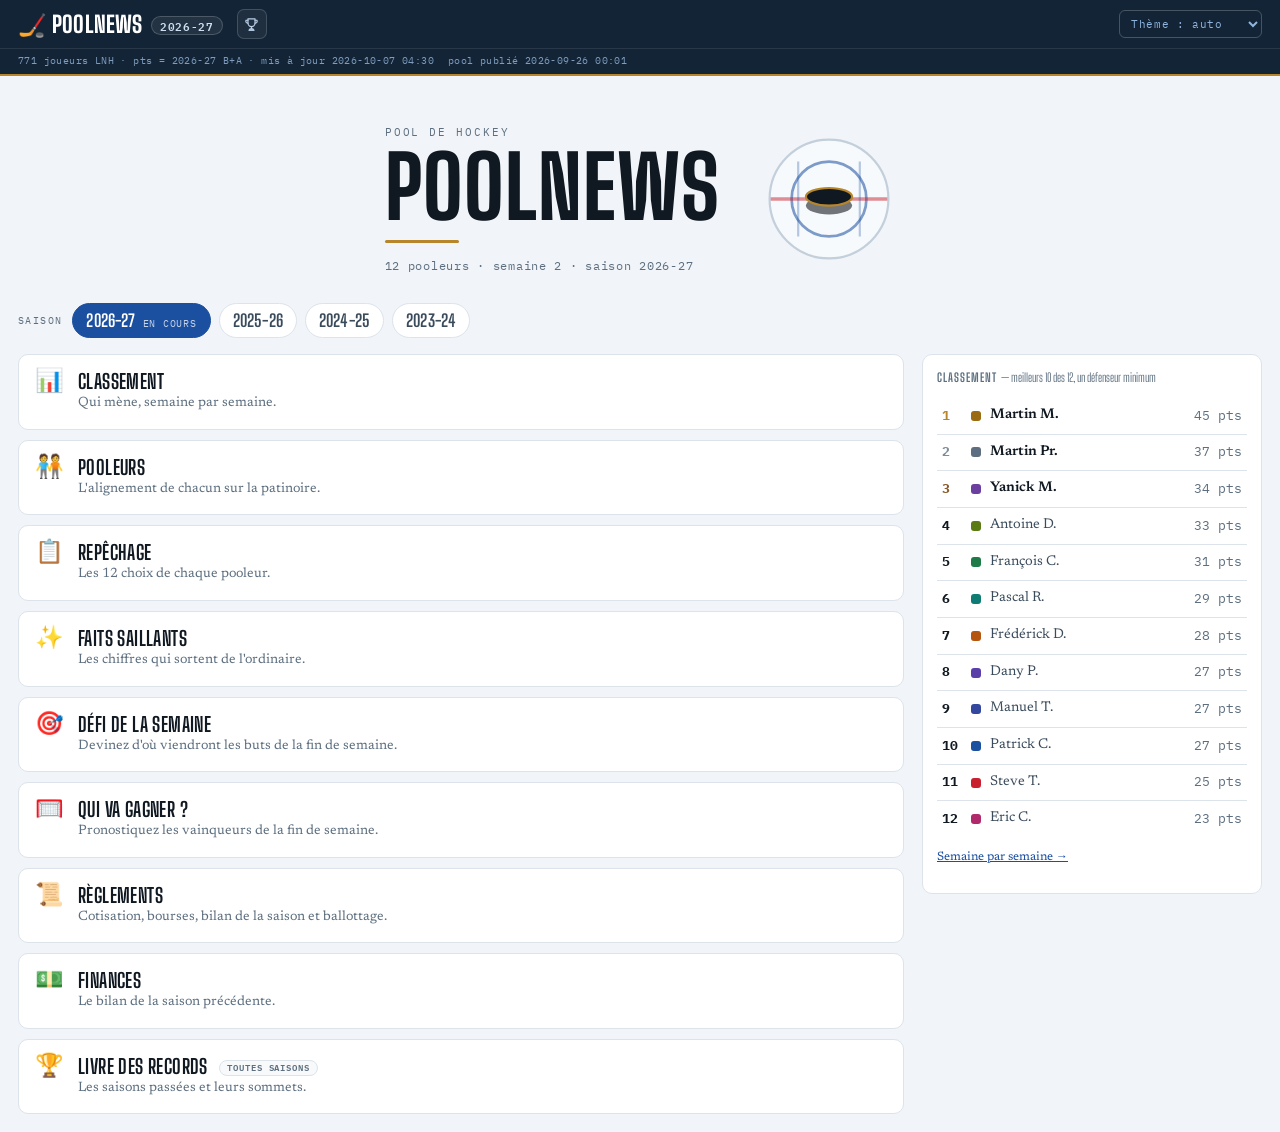
==== index.html @ 84eb3c6c "Devoiler les choix de chacun apres la limite Le classement ne montrait que les pointages : on savait" ====
<!DOCTYPE html>
<html lang="fr">
<head>
<meta charset="utf-8">
<meta name="viewport" content="width=device-width, initial-scale=1">
<title>Poolnews — Pool de hockey</title>
<meta name="description" content="Le pool de hockey de Yanick : classement, repêchage, pooleurs, faits saillants et livre des records.">
<link rel="stylesheet" href="https://fonts.googleapis.com/css2?family=Big+Shoulders+Display:wght@500;700;800&display=swap">
<link rel="stylesheet" href="https://fonts.googleapis.com/css2?family=Newsreader:ital,opsz,wght@0,6..72,400;0,6..72,500;0,6..72,600;1,6..72,400&family=IBM+Plex+Mono:wght@400;500;600&display=swap">
<link rel="stylesheet" href="assets/theme.css?v=5d364fb2">
<link rel="stylesheet" href="assets/site.css?v=3ce41b23">
<script src="data/seasons.js?v=6be87dca"></script>
<script src="assets/season.js?v=6d1dd8c3"></script>
<script src="assets/theme.js?v=30989c40"></script>
</head>
<body>

<!-- L'accueil ne porte pas la barre d'onglets des autres pages : le menu est
     la page. Seul le sélecteur de thème vient s'ajouter ici. -->
<header>
  <div class="bar">
    <h1 class="brand">🏒 Poolnews</h1>
    <span class="spacer"></span>
    <span class="controls" id="barControls"></span>
  </div>
  <div class="subbar">
    <span class="stamp" id="seasonBadge"></span>
    <span class="stamp" id="dataStamp"></span>
    <span class="stamp" id="publishedBadge"></span>
  </div>
</header>

<main class="wide">

  <!-- Le titre et son logo, en pleine largeur au-dessus des deux colonnes. -->
  <section class="lp-hero">
    <div class="lp-wordmark">
      <p class="lp-kicker">Pool de hockey</p>
      <h2 class="lp-title">Poolnews</h2>
      <p class="lp-lede" id="lede"></p>
    </div>

    <!-- Logo dessiné en SVG plutôt qu'en image : net à toutes les tailles,
         il suit le thème par les variables CSS et ne coûte aucune requête.
         Une rondelle sur la glace, vue des cercles de mise au jeu. -->
    <svg class="lp-logo" viewBox="0 0 120 120" role="img" aria-label="Rondelle sur la glace">
      <defs>
        <clipPath id="lpDisc"><circle cx="60" cy="60" r="54"/></clipPath>
      </defs>
      <circle cx="60" cy="60" r="54" class="lp-ice"/>
      <g clip-path="url(#lpDisc)">
        <!-- Le cercle de mise au jeu et sa ligne rouge. -->
        <circle cx="60" cy="60" r="34" class="lp-faceoff"/>
        <path d="M6 60 H114" class="lp-redline"/>
        <path d="M32 26 V94 M88 26 V94" class="lp-hash"/>
      </g>
      <circle cx="60" cy="60" r="54" class="lp-rim"/>
      <!-- La rondelle, légèrement en relief. -->
      <ellipse cx="60" cy="66" rx="21" ry="8" class="lp-puck-side"/>
      <ellipse cx="60" cy="58" rx="21" ry="8" class="lp-puck-top"/>
    </svg>
  </section>

  <!-- Le choix de la saison. Rempli par landing.js à partir de
       data/seasons.js, pour qu'ajouter une saison ne demande jamais de
       toucher à cette page. -->
  <nav class="lp-seasons" id="seasonPick" aria-label="Choisir la saison"></nav>

  <div class="lp-split">

    <!-- Le menu, une colonne à gauche : cinq destinations dans l'ordre
         où on les consulte. -->
    <nav class="lp-menu">
      <a class="lp-card" href="standings.html">
        <span class="lp-ico">📊</span>
        <span class="lp-txt">
          <span class="lp-k">Classement</span>
          <span class="lp-d">Qui mène, semaine par semaine.</span>
        </span>
      </a>
      <a class="lp-card" href="poolers.html">
        <span class="lp-ico">🧑‍🤝‍🧑</span>
        <span class="lp-txt">
          <span class="lp-k">Pooleurs</span>
          <span class="lp-d">L'alignement de chacun sur la patinoire.</span>
        </span>
      </a>
      <a class="lp-card" href="pool.html">
        <span class="lp-ico">📋</span>
        <span class="lp-txt">
          <span class="lp-k">Repêchage</span>
          <span class="lp-d">Les 12 choix de chaque pooleur.</span>
        </span>
      </a>
      <a class="lp-card" href="funfacts.html">
        <span class="lp-ico">✨</span>
        <span class="lp-txt">
          <span class="lp-k">Faits saillants</span>
          <span class="lp-d">Les chiffres qui sortent de l'ordinaire.</span>
        </span>
      </a>
      <a class="lp-card" href="defi.html">
        <span class="lp-ico">🎯</span>
        <span class="lp-txt">
          <span class="lp-k">Défi de la semaine</span>
          <span class="lp-d">Devinez d'où viendront les buts de la fin de semaine.</span>
        </span>
      </a>
      <a class="lp-card" href="defis.html">
        <span class="lp-ico">🥅</span>
        <span class="lp-txt">
          <span class="lp-k">Qui va gagner ?</span>
          <span class="lp-d">Pronostiquez les vainqueurs de la fin de semaine.</span>
        </span>
      </a>
      <a class="lp-card" href="reglements.html">
        <span class="lp-ico">📜</span>
        <span class="lp-txt">
          <span class="lp-k">Règlements</span>
          <span class="lp-d">Cotisation, bourses, bilan de la saison et ballottage.</span>
        </span>
      </a>
      <a class="lp-card" href="finances.html">
        <span class="lp-ico">💵</span>
        <span class="lp-txt">
          <span class="lp-k">Finances</span>
          <span class="lp-d">Le bilan de la saison précédente.</span>
        </span>
      </a>
      <!-- Le livre des records ne suit pas le sélecteur de saison : il les
           couvre toutes. D'où la mention, et sa place à part dans la barre
           des autres pages. -->
      <a class="lp-card lp-card-all" href="pool-records.html">
        <span class="lp-ico">🏆</span>
        <span class="lp-txt">
          <span class="lp-k">Livre des records <span class="lp-tag">toutes saisons</span></span>
          <span class="lp-d">Les saisons passées et leurs sommets.</span>
        </span>
      </a>
    </nav>

    <!-- Le classement, une colonne à droite. -->
    <div class="panel lp-podium">
      <h2>Classement <span class="note">— meilleurs 10 des 12, un défenseur minimum</span></h2>
      <div id="podium"></div>
      <p class="hint"><a href="standings.html">Semaine par semaine →</a></p>
    </div>

  </div>

</main>

<!-- Données d'abord, puis le code partagé, puis celui de la page. -->
<script>poolSeason.load(['players', 'history', 'pool']);</script>
<script src="assets/core.js?v=564bdc19"></script>
<script src="assets/landing.js?v=a407fd2d"></script>
</body>
</html>
---- assets/theme.css ----
/* =========================================================================
   theme.css — the one palette and type system for the whole site.

   These tokens came from the record book, which had the more complete system:
   a real light/dark pair, semantic names (ground/surface/ink/line rather than
   bg/panel), and three faces — a condensed display for headings, a serif for
   prose, a mono for figures. The app pages now share them, so the four tabs
   read as one publication instead of two.

   Light is the default. Dark follows the OS unless the reader has chosen
   otherwise; assets/theme.js stamps data-theme on <html> for an explicit
   choice, and both directions are honoured below.

   Loaded before site.css, and by the record book in place of its own block —
   edit the palette HERE and nowhere else.
   ========================================================================= */

:root {
  --ground:#F1F4F8; --surface:#FFFFFF; --surface-2:#F7F9FB;
  --ink:#101821; --ink-2:#3A4B5C; --muted:#5C6E7F; --faint:#8296A6;
  --line:#DCE3EA; --line-strong:#C3CFDA;
  --blue:#1B4FA0; --blue-soft:#E6EDF7; --blue-ink:#123974;
  --gold:#B8862A; --gold-soft:#F4EBD8;
  --red:#C8202E;
  --board:#132436;

  /* Added for the app pages: states and medals the record book never needed. */
  --green:#1E7A46; --purple:#6B3FA0; --orange:#B4560F;
  --silver:#7C8C9A; --bronze:#8C5A2B;
  --shadow: 0 8px 28px rgba(16,24,33,.14);
  --hover-wash: rgba(16,24,33,.04);

  --f-disp:"Big Shoulders Display","Archivo Narrow","Arial Narrow",Haettenschweiler,sans-serif;
  --f-body:Newsreader,"Iowan Old Style",Georgia,serif;
  --f-mono:"IBM Plex Mono",ui-monospace,"SFMono-Regular",Consolas,monospace;
  --f-ui:-apple-system,"Segoe UI",Roboto,sans-serif;
}

@media (prefers-color-scheme:dark) {
  :root:not([data-theme="light"]) {
    --ground:#0B1117; --surface:#131C25; --surface-2:#18232E;
    --ink:#E4ECF3; --ink-2:#BCCBD8; --muted:#93A6B6; --faint:#6D8395;
    --line:#24313D; --line-strong:#334453;
    --blue:#5B93E6; --blue-soft:#17263A; --blue-ink:#9CC0F2;
    --gold:#B98A2B; --gold-soft:#2A2314;
    --red:#E85560;
    --board:#0A1119;

    --green:#3FB950; --purple:#D2A8FF; --orange:#FFA657;
    --silver:#C9D1D9; --bronze:#CD7F32;
    --shadow: 0 8px 28px rgba(0,0,0,.6);
    --hover-wash: rgba(255,255,255,.03);
  }
}

:root[data-theme="dark"] {
  --ground:#0B1117; --surface:#131C25; --surface-2:#18232E;
  --ink:#E4ECF3; --ink-2:#BCCBD8; --muted:#93A6B6; --faint:#6D8395;
  --line:#24313D; --line-strong:#334453;
  --blue:#5B93E6; --blue-soft:#17263A; --blue-ink:#9CC0F2;
  --gold:#B98A2B; --gold-soft:#2A2314;
  --red:#E85560;
  --board:#0A1119;

  --green:#3FB950; --purple:#D2A8FF; --orange:#FFA657;
  --silver:#C9D1D9; --bronze:#CD7F32;
  --shadow: 0 8px 28px rgba(0,0,0,.6);
  --hover-wash: rgba(255,255,255,.03);
}

/* ---- compatibility shim -------------------------------------------------
   site.css was written against the old dark-only names. Rather than rewrite
   147 rules, the old names now point at the semantic ones. var() resolves at
   use time, so a single block here follows whichever theme is active. */
:root {
  --bg:        var(--ground);
  --panel:     var(--surface);
  --panel-2:   var(--surface-2);
  --border:    var(--line);
  --text:      var(--ink);
  --accent:    var(--blue);
  --accent-dk: var(--blue-soft);
  --danger:    var(--red);
  --warn:      var(--gold);
  --ok:        var(--green);
  --d-color:   var(--purple);   /* defencemen */
  --g-color:   var(--orange);   /* goalies */
}

/* =========================================================================
   Shared chrome — the strip across the top of every page.

   All four pages use the same markup now (header > .bar + .subbar), so this
   is one rule set rather than one per page. Two lines on purpose: the first
   carries identity, navigation and controls; the second carries the small
   print about where the numbers came from, which no one needs to read twice.
   ========================================================================= */
header {
  background: var(--board);
  border-bottom: 2px solid var(--gold);
  color: #EAF1F8;
  display: block;
  padding: 0;
}

header .bar {
  display: flex;
  align-items: center;
  gap: 14px;
  flex-wrap: wrap;
  max-width: 1320px;
  margin: 0 auto;
  padding: 9px 18px;
}
header .spacer { flex: 1; }
header .controls { display: flex; align-items: center; gap: 6px; flex-wrap: wrap; }

/* Le livre des records se tient en haut a droite, colle au bord. La barre
   passe a la ligne quand les onglets sont larges ; l'icone doit rester sur
   la premiere rangee, avec le titre, et non descendre avec « Donnees » et
   « Theme ». Elle se pousse donc a droite d'elle-meme. */
header .bar .iconbtn { margin-left: auto; flex: none; }
/* Sur un telephone, le titre et sa puce remplissent la rangee et poussaient
   l'icone hors de l'ecran. Le titre accepte de retrecir ; l'icone, jamais --
   c'est le seul chemin vers le livre des records depuis un onglet. */
header .bar .brand { min-width: 0; }

/* Second line: provenance, deliberately quiet. */
header .subbar {
  border-top: 1px solid rgba(255,255,255,.09);
  max-width: 1320px;
  margin: 0 auto;
  padding: 4px 18px 5px;
  display: flex;
  gap: 14px;
  flex-wrap: wrap;
  align-items: baseline;
}
header .subbar .stamp {
  font-family: var(--f-mono);
  font-size: 10px;
  letter-spacing: .04em;
  color: #7E9DBE;
}
header .subbar:empty, header .subbar .stamp:empty { display: none; }

/* The site name. It links home on every tab page, so the anchor has to shed
   the page's link colour and underline — the wordmark stays a wordmark, and
   only the gold underline on hover says it is clickable. On index.html itself
   there is no anchor: a link back to the page you are on is a dead click. */
header .brand {
  font-family: var(--f-disp);
  font-weight: 800;
  text-transform: uppercase;
  letter-spacing: .005em;
  font-size: 23px;
  line-height: 1;
  margin: 0;
  color: #fff;
  white-space: nowrap;
}
header .brand a {
  color: inherit;
  text-decoration: none;
  border-bottom: 2px solid transparent;
  transition: border-color .14s;
}
header .brand a:hover { border-bottom-color: var(--gold); }
header .brand a:focus-visible { outline: 2px solid var(--gold); outline-offset: 3px; }

/* La saison affichee, collee au titre. Elle vivait sous la barre en 10px, ou
   personne ne la lisait : on pouvait consulter 2024-25 en croyant voir
   l'annee en cours. A cote du mot « Poolnews » elle fait partie de
   l'identite de la page, pas d'une note de bas de page. */
header .brand .season-chip {
  display: inline-flex;
  align-items: center;
  gap: 5px;
  vertical-align: 2px;
  margin-left: 9px;
  padding: 3px 8px;
  border-radius: 999px;
  border: 1px solid rgba(255,255,255,.18);
  background: rgba(255,255,255,.07);
  font-family: var(--f-mono);
  font-size: 11px;
  font-weight: 600;
  letter-spacing: .06em;
  text-transform: none;
  color: #CFE0F2;
}
/* Une saison archivee doit crier un peu : c'est la seule defense contre un
   pooleur qui lit de vieux chiffres sans s'en rendre compte. */
header .brand .season-chip.past {
  border-color: rgba(214,163,58,.55);
  background: rgba(214,163,58,.14);
  color: var(--gold);
}
/* Seule la puce qui ramene vraiment quelque part se comporte en bouton. */
header .brand .season-chip.back { cursor: pointer; }
header .brand .season-chip.back:hover { background: rgba(214,163,58,.24); }
header .brand .season-chip.back:focus-visible {
  outline: 2px solid var(--gold);
  outline-offset: 2px;
}
header .brand .season-chip-tag {
  font-size: 9px;
  letter-spacing: .12em;
  text-transform: uppercase;
  opacity: .85;
}
/* Le livre des records, a droite de la barre. Il ne depend d'aucune saison,
   alors il ne vit pas parmi les onglets : il se tient avec les controles.
   Un carre de la meme hauteur que les <select> voisins, pour que la rangee
   reste alignee. */
header .iconbtn {
  display: inline-flex; align-items: center; justify-content: center;
  width: 30px; height: 30px; box-sizing: border-box;
  border-radius: 7px;
  border: 1px solid rgba(255,255,255,.16);
  background: rgba(255,255,255,.05);
  color: #B9CFE6;
  text-decoration: none;
  transition: color .14s, border-color .14s, background .14s;
}
header .iconbtn:hover {
  color: #fff; border-color: var(--gold);
  background: rgba(214,163,58,.16);
}
header .iconbtn:focus-visible { outline: 2px solid var(--gold); outline-offset: 2px; }
/* Sur la page du livre lui-meme : presente, allumee, mais pas cliquable. */
header .iconbtn.on {
  color: var(--gold);
  border-color: rgba(214,163,58,.5);
  background: rgba(214,163,58,.14);
  cursor: default;
}
header .iconbtn svg { display: block; }

@media (max-width: 560px) {
  header .brand .season-chip { margin-left: 6px; padding: 2px 6px; font-size: 10px; }
  header .brand .season-chip-tag { display: none; }
}

nav.tabs { display: flex; gap: 4px; flex-wrap: wrap; }
nav.tabs a, nav.tabs span {
  display: block;
  font-family: var(--f-mono);
  font-size: 11px;
  letter-spacing: .14em;
  text-transform: uppercase;
  text-decoration: none;
  padding: 6px 12px;
  border-radius: 6px;
  border: 1px solid transparent;
  color: #8FB4DD;
}
nav.tabs a:hover { color: #EAF1F8; background: rgba(255,255,255,.07); }
nav.tabs .active {
  color: #fff;
  border-color: var(--gold);
  background: rgba(184,134,42,.16);
  font-weight: 500;
}

/* The three dropdowns sit on the dark bar, so they cannot use the page's
   form styling. */
header select {
  font-family: var(--f-mono);
  font-size: 10.5px;
  letter-spacing: .06em;
  background: transparent;
  color: #8FB4DD;
  border: 1px solid rgba(255,255,255,.22);
  border-radius: 6px;
  padding: 5px 7px;
}
header select:hover { color: #fff; border-color: var(--gold); }
header select option { background: var(--board); color: #EAF1F8; }
/* A select sizes itself to its longest option, which made the Data menu
   twice the width of its neighbours. Pin it so the three match. */
header select { max-width: 168px; }
header #dataMenu { width: 92px; }
---- assets/site.css ----
/* =========================================================================
   Fantasy Hockey Pool — shared stylesheet for every page in the site.
   Loaded with a plain <link>, which works from file:// (fetch() would not).
   ========================================================================= */

/* ---- Theme --------------------------------------------------------------
   The palette and the three faces live in theme.css, shared with the record
   book. Load that first; this file only styles components. */

* { box-sizing: border-box; }

body {
  margin: 0;
  background: var(--ground);
  color: var(--ink);
  font-family: var(--f-body);
  font-size: 15.5px;
  line-height: 1.55;
  -webkit-font-smoothing: antialiased;
}

/* Headings in the condensed display face, same as the record book. */
h1, h2, h3 { font-family: var(--f-disp); letter-spacing: .01em; }

/* Figures in the mono face so columns line up and digits stay comparable —
   but only the figures. Putting a whole table in mono makes names read like
   console output; the record book gets this right by tagging just the numbers. */
.num-cell, .stamp, .move, .delta, .rank,
table.standings th,
table.standings td.right,
.ptsbar .val, .slot .pts, .slot .num, .res .pts, .rline .pts,
.pooler .ct, .fact .fl, .card .k { font-family: var(--f-mono); }

/* Headline figures and names on the cards, in the display face. */
.card .v { font-family: var(--f-disp); font-weight: 700; font-size: 25px; letter-spacing: 0; }

/* Controls stay in the UI sans — a serif button reads as a typo. */
button, input, select, .legend .item { font-family: var(--f-ui); }

button {
  font-size: 14px;
  cursor: pointer;
  border-radius: 6px;
  border: 1px solid var(--border);
  background: var(--panel-2);
  color: var(--text);
  padding: 7px 12px;
}
button:hover:not(:disabled) { border-color: var(--accent); }
button:disabled { opacity: .4; cursor: not-allowed; }
button.primary { background: var(--blue); border-color: var(--blue); color: #fff; }

input[type=text] {
  font-size: 14px;
  background: var(--surface);
  color: var(--text);
  border: 1px solid var(--border);
  border-radius: 6px;
  padding: 8px 11px;
  width: 100%;
}
input[type=text]:focus { outline: none; border-color: var(--accent); }

select {
  font: inherit;
  background: var(--panel-2);
  color: var(--text);
  border: 1px solid var(--border);
  border-radius: 6px;
  padding: 6px 9px;
}

a { color: var(--accent); }

/* ---- Site chrome -------------------------------------------------------- */
/* The top bar lives entirely in theme.css. */
.stamp { font-size: 11.5px; color: #8FB4DD; }
.stamp .linkbtn {
  font: inherit; padding: 1px 6px; margin-left: 2px;
  background: transparent; border-color: rgba(255,255,255,.22); color: #8FB4DD;
}
.stamp .linkbtn:hover { color: #fff; border-color: var(--gold); }

/* Tabs. The current page is a <span>, not a link — nothing to click through
   to, and it keeps the active state obvious without a JS check per page. */
/* Tab looks live in theme.css so every page's bar is identical. */
nav.tabs { display: flex; gap: 4px; flex-wrap: wrap; }
nav.tabs a, nav.tabs span { display: block; }

main {
  padding: 18px;
  max-width: 1150px;
  margin: 0 auto;
}
main.split {
  display: grid;
  grid-template-columns: 260px 1fr;
  gap: 18px;
  align-items: start;
}
main.wide { max-width: 1320px; }
@media (max-width: 800px) { main.split { grid-template-columns: 1fr; } }

.panel {
  background: var(--panel);
  border: 1px solid var(--border);
  border-radius: 10px;
  padding: 14px;
}
.panel + .panel { margin-top: 18px; }
.panel h2 {
  font-size: 12px; text-transform: uppercase; letter-spacing: .08em;
  color: var(--muted); margin: 0 0 10px;
}
.panel h2 .note { text-transform: none; letter-spacing: 0; font-weight: 400; }

.banner {
  padding: 9px 12px; border-radius: 7px; margin-bottom: 12px; font-size: 14px;
  background: var(--gold-soft); border: 1px solid var(--gold); color: var(--ink);
}
.banner.ok { background: var(--surface-2); border-color: var(--green); color: var(--ink); }

/* ---- [hidden] doit cacher, toujours -------------------------------------
   Le navigateur applique « [hidden] { display: none } » avec la specificite
   la plus faible : n'importe quel display:flex ou display:grid pose ensuite
   l'emporte, et l'element reste visible alors que le code le croit cache.
   Ca s'est produit deux fois ici -- le champ du jeton qui paraissait avant
   qu'un nom soit choisi, et les choix des pooleurs tous deplies d'un coup.
   Une regle globale vaut mieux qu'une exception par classe. */
[hidden] { display: none !important; }

.empty-state { color: var(--muted); padding: 30px 10px; text-align: center; }

/* ---- La saison qui n'a pas encore commence ------------------------------
   Affiche par les pages de resultats avant le premier match. Ce n'est ni une
   erreur ni un vide : la saison existe, ses pooleurs sont connus, il manque
   seulement les matchs. Le ton reste donc neutre -- pas de rouge -- et la
   liste des pooleurs occupe l'espace que le classement prendra. */
.season-pending { padding: 26px 22px; }
.sp-title {
  display: flex; align-items: center; gap: 9px;
  font-family: var(--f-disp); font-size: 19px; font-weight: 700;
  color: var(--ink);
}
.sp-dot {
  width: 9px; height: 9px; border-radius: 50%;
  background: var(--gold); flex: none;
  box-shadow: 0 0 0 4px color-mix(in srgb, var(--gold) 22%, transparent);
}
.sp-txt {
  margin: 10px 0 0; max-width: 62ch;
  color: var(--ink-2); font-size: 14px; line-height: 1.55;
}
.sp-txt a { color: var(--gold); }
.sp-sub {
  margin-top: 20px; padding-top: 14px; border-top: 1px solid var(--border);
  font-family: var(--f-mono); font-size: 10.5px; letter-spacing: .07em;
  text-transform: uppercase; color: var(--muted);
}
.sp-poolers {
  display: flex; flex-wrap: wrap; gap: 7px; margin-top: 11px;
}
.sp-pooler {
  display: inline-flex; align-items: center; gap: 7px;
  padding: 5px 11px 5px 7px; border-radius: 999px;
  border: 1px solid var(--border); background: var(--surface-2);
  font-size: 13px; color: var(--ink-2);
}
.sp-pooler-n {
  font-family: var(--f-mono); font-size: 10px; color: var(--muted);
  min-width: 15px; text-align: right;
}
.sp-pooler-nm { font-weight: 500; }
.hint { font-size: 12px; color: var(--muted); margin-top: 6px; }

.pos { font-weight: 600; font-size: 11px; font-family: var(--f-mono); padding: 1px 5px; border-radius: 4px; background: var(--surface-2); border: 1px solid var(--line); color: var(--ink-2); }
.pos.D { color: var(--d-color); }
.pos.G { color: var(--g-color); }

.num-cell { font-variant-numeric: tabular-nums; text-align: right; }

/* =========================================================================
   Draft page
   ========================================================================= */
.pooler {
  display: flex; align-items: center; gap: 8px;
  padding: 8px 10px; margin-bottom: 5px;
  border-radius: 6px; cursor: pointer;
  border: 1px solid transparent;
}
.pooler:hover { background: var(--panel-2); }
.pooler.active { background: var(--panel-2); border-color: var(--accent); }
.pooler .nm { flex: 1; overflow: hidden; text-overflow: ellipsis; white-space: nowrap; }
.pooler .ct { font-size: 12px; color: var(--muted); font-variant-numeric: tabular-nums; }
.pooler .ct.full { color: var(--ok); }
.pooler .flag { color: var(--warn); }

.addrow { display: flex; gap: 6px; margin-top: 10px; }

.slot {
  display: flex; align-items: center; gap: 10px;
  padding: 8px 10px;
  border: 1px solid var(--border);
  border-radius: 7px;
  margin-bottom: 5px;
  background: var(--panel-2);
}
.slot.empty { background: transparent; border-style: dashed; color: var(--muted); cursor: pointer; }
.slot.empty:hover { border-color: var(--accent); color: var(--text); }

/* A slot switched into edit mode hosts the search widget inline. */
.slot.editing { align-items: flex-start; border-color: var(--accent); }
.slot.editing .num { padding-top: 9px; }
.slot.editing .searchwrap { flex: 1; margin-bottom: 0; }
.slot.editing .hint { margin-bottom: 0; }
.slotbtn { padding: 7px 10px; font-size: 13px; white-space: nowrap; }
.slotbtn.danger { color: var(--danger); border-color: var(--line-strong); }
.slotbtn.danger:hover { border-color: var(--danger); }
.slot .num {
  width: 20px; text-align: right; color: var(--muted);
  font-size: 12px; font-variant-numeric: tabular-nums;
}
.slot .who { flex: 1; }
.slot .who .sub { font-size: 12px; color: var(--muted); }
.slot .pts { font-variant-numeric: tabular-nums; color: var(--muted); font-size: 13px; }
.slot .editbtn {
  padding: 2px 8px; font-size: 15px; line-height: 1;
  background: transparent; border-color: transparent; color: var(--muted);
}
/* Edits a pick rather than deleting one, so it highlights in the accent
   colour — red would imply it destroys something. */
.slot .editbtn:hover { color: var(--accent); border-color: var(--accent); }

.searchwrap { position: relative; margin-bottom: 14px; }
.results {
  position: absolute; z-index: 20; left: 0; right: 0; top: calc(100% + 4px);
  max-height: 340px; overflow-y: auto;
  background: var(--panel-2);
  border: 1px solid var(--accent);
  border-radius: 8px;
  box-shadow: var(--shadow);
}
.results:empty { display: none; }
.res {
  display: flex; align-items: center; gap: 9px;
  padding: 8px 11px; cursor: pointer;
  border-bottom: 1px solid var(--border);
}
.res:last-child { border-bottom: none; }
.res.sel { background: var(--blue-soft); }
.res .nm { flex: 1; }
.res .team { color: var(--muted); font-size: 13px; }
.res .pts { font-variant-numeric: tabular-nums; font-size: 13px; color: var(--muted); min-width: 34px; text-align: right; }
.res.taken { opacity: .45; cursor: not-allowed; }
.res .owner { font-size: 12px; color: var(--warn); }

/* =========================================================================
   Standings page
   ========================================================================= */
.toolbar {
  display: flex; align-items: center; gap: 12px; flex-wrap: wrap;
  margin-bottom: 14px;
}
.toolbar label { font-size: 13px; color: var(--muted); }
.toolbar .grow { flex: 1; }

input[type=range] { accent-color: var(--accent); vertical-align: middle; }

/* On a phone the table is wider than the screen. Without this it drags the
   whole page sideways -- cards, header and all. Let the table scroll inside
   its own box instead. */
.tablewrap { overflow-x: auto; -webkit-overflow-scrolling: touch; }
.tablewrap table.standings { min-width: 620px; }

table.standings { width: 100%; border-collapse: collapse; font-variant-numeric: tabular-nums; }
table.standings th {
  text-align: left; font-size: 11px; text-transform: uppercase; letter-spacing: .06em;
  color: var(--muted); font-weight: 600;
  padding: 6px 8px; border-bottom: 1px solid var(--border);
  white-space: nowrap;
}
table.standings th.sortable { cursor: pointer; user-select: none; }
table.standings th.sortable:hover { color: var(--text); }
table.standings th.right, table.standings td.right { text-align: right; }
table.standings td { padding: 8px; border-bottom: 1px solid var(--border); }
table.standings tbody tr { cursor: pointer; }
table.standings tbody tr:hover td { background: var(--panel-2); }
table.standings tbody tr.open td { background: var(--panel-2); }
table.standings tbody tr.open td:first-child { box-shadow: inset 3px 0 0 var(--accent); }

.rank { font-size: 15px; font-weight: 700; width: 34px; }
.rank.r1 { color: var(--gold); }
.rank.r2 { color: var(--silver); }
.rank.r3 { color: var(--bronze); }

.who-cell { display: flex; align-items: center; gap: 9px; }
.chip {
  width: 10px; height: 10px; border-radius: 3px; flex: none;
}
.who-cell .nm { font-weight: 600; }
.who-cell .sub { font-size: 12px; color: var(--muted); font-weight: 400; }

.move { font-size: 12px; font-variant-numeric: tabular-nums; }
.move.up   { color: var(--ok); }
.move.down { color: var(--danger); }
.move.flat { color: var(--muted); }

.delta { font-size: 13px; color: var(--muted); }
.delta.up { color: var(--ok); }

/* Points bar behind the total — a rough visual of the gap to the leader. */
.ptsbar {
  position: relative; min-width: 92px;
}
.ptsbar .fill {
  position: absolute; left: 0; top: 50%; transform: translateY(-50%);
  height: 20px; border-radius: 4px; background: var(--blue-soft); opacity: .85;
}
.ptsbar .val { position: relative; padding-right: 6px; font-weight: 600; }

.detail td { background: var(--bg) !important; padding: 0; }
.detail .inner { padding: 12px 14px 16px 46px; }

.rosterGrid {
  display: grid;
  grid-template-columns: repeat(auto-fill, minmax(250px, 1fr));
  gap: 6px 14px;
}
.rline {
  display: flex; align-items: center; gap: 8px;
  padding: 5px 8px; border-radius: 6px;
  border: 1px solid transparent;
  font-size: 14px;
}
.rline.counts { background: var(--panel-2); border-color: var(--border); }
.rline.benched { opacity: .5; }
.rline .nm { flex: 1; overflow: hidden; text-overflow: ellipsis; white-space: nowrap; }
.rline .pts { font-variant-numeric: tabular-nums; color: var(--muted); }
.rline .tag {
  font-size: 10px; text-transform: uppercase; letter-spacing: .05em;
  color: var(--d-color); border: 1px solid var(--d-color); border-radius: 4px;
  padding: 0 4px;
}

/* ---- Charts ------------------------------------------------------------- */
.chartwrap { position: relative; width: 100%; overflow-x: auto; }
svg.chart { display: block; width: 100%; height: auto; }
svg.chart text { fill: var(--muted); font: 11px -apple-system, "Segoe UI", Roboto, sans-serif; }
svg.chart text.lbl { fill: var(--text); font-size: 12px; font-weight: 600; }
svg.chart .grid { stroke: var(--border); stroke-width: 1; }
svg.chart .axis { stroke: var(--border); stroke-width: 1; }
svg.chart .line { fill: none; stroke-width: 2; stroke-linejoin: round; stroke-linecap: round; }
svg.chart .line.dim { opacity: .18; }
svg.chart .line.hot { stroke-width: 3.5; }
svg.chart .dot.dim { opacity: .15; }
svg.chart .bar { rx: 3; }
svg.chart .hover-band { fill: transparent; }
svg.chart .hover-band:hover { fill: var(--hover-wash); }
svg.chart .cursor-line { stroke: var(--accent); stroke-width: 1; stroke-dasharray: 3 3; }

.legend { display: flex; flex-wrap: wrap; gap: 4px 6px; margin-top: 10px; }
.legend .item {
  display: flex; align-items: center; gap: 6px;
  padding: 3px 9px 3px 7px; border-radius: 999px;
  border: 1px solid var(--border); background: var(--panel-2);
  font-size: 12px; cursor: pointer; user-select: none;
}
.legend .item:hover { border-color: var(--accent); }
.legend .item.off { opacity: .38; }
.legend .item .chip { width: 9px; height: 9px; border-radius: 2px; }

.tooltip {
  position: absolute; z-index: 30; pointer-events: none;
  background: var(--panel-2); border: 1px solid var(--accent);
  border-radius: 7px; padding: 8px 10px; font-size: 12px;
  box-shadow: var(--shadow);
  white-space: nowrap;
}
.tooltip .t-head { font-weight: 600; margin-bottom: 4px; color: var(--text); }
.tooltip .t-row { display: flex; gap: 8px; align-items: center; }
.tooltip .t-row .chip { width: 8px; height: 8px; border-radius: 2px; }
.tooltip .t-row .v { margin-left: auto; font-variant-numeric: tabular-nums; }

/* =========================================================================
   Fun-facts page
   ========================================================================= */
.prose { font-size: 14px; line-height: 1.75; color: var(--muted); max-width: 78ch; }
.prose b { color: var(--text); }
.prose code {
  background: var(--panel-2); border: 1px solid var(--border);
  padding: 1px 6px; border-radius: 4px; font-size: 12px; color: var(--accent);
}

.facts { display: grid; grid-template-columns: repeat(auto-fill, minmax(330px, 1fr)); gap: 10px 18px; }
.fact {
  padding: 9px 12px; border-radius: 8px;
  background: var(--panel-2); border: 1px solid var(--border);
}
.fact .fl {
  font-size: 11px; text-transform: uppercase; letter-spacing: .06em;
  color: var(--muted); margin-bottom: 2px;
}
.fact .ft { font-size: 14px; }

/* Cards across the top of the standings page. */
.cards { display: grid; grid-template-columns: repeat(auto-fit, minmax(200px, 1fr)); gap: 12px; margin-bottom: 18px; }
.card {
  background: var(--panel); border: 1px solid var(--border);
  border-radius: 10px; padding: 12px 14px;
}
.card .k { font-size: 11px; text-transform: uppercase; letter-spacing: .07em; color: var(--muted); }
.card .v { font-size: 20px; font-weight: 700; margin-top: 3px; }
.card .s { font-size: 12px; color: var(--muted); }

/* =========================================================================
   Pooleurs page — la patinoire et l'alignement

   Les teintes de la glace vivent ici plutôt que dans theme.css : elles ne
   servent qu'à cette page, et une patinoire doit rester une patinoire dans
   les deux thèmes — pâle sur fond clair, sourde sur fond sombre, jamais
   l'inverse d'elle-même.
   ========================================================================= */
:root {
  --rink-ice:    #F7FAFC;
  --rink-ice2:   #E9F1F8;
  --rink-board:  #101821;
  --rink-red:    #C8202E;
  --rink-blue:   #1B4FA0;
  --rink-crease: #CFE4F5;
}
@media (prefers-color-scheme: dark) {
  :root:not([data-theme="light"]) {
    --rink-ice:    #C6D4E0;
    --rink-ice2:   #B4C5D4;
    --rink-board:  #05090E;
    --rink-red:    #C8202E;
    --rink-blue:   #1B4FA0;
    --rink-crease: #A6C4DC;
  }
}
:root[data-theme="dark"] {
  --rink-ice:    #C6D4E0;
  --rink-ice2:   #B4C5D4;
  --rink-board:  #05090E;
  --rink-red:    #C8202E;
  --rink-blue:   #1B4FA0;
  --rink-crease: #A6C4DC;
}

/* La patinoire à gauche, l'alignement à droite ; empilés sur un téléphone. */
.pl-split { display: grid; grid-template-columns: minmax(0, 1fr) 300px; gap: 18px; align-items: start; }
.pl-split > .panel { margin-top: 0; }
@media (max-width: 900px) { .pl-split { grid-template-columns: 1fr; } }

.rink-holder { overflow-x: auto; -webkit-overflow-scrolling: touch; }
svg.rink { display: block; width: 100%; min-width: 460px; height: auto; }
svg.rink .puck { cursor: pointer; transition: opacity .14s; }
svg.rink .puck:focus-visible { outline: 2px solid var(--accent); outline-offset: 2px; }

/* Boutons segmentés de la barre d'outils. */
.pl-seg { display: inline-flex; border: 1px solid var(--border); border-radius: 7px; overflow: hidden; }
.pl-seg button {
  border: 0; border-right: 1px solid var(--border); border-radius: 0;
  padding: 6px 11px; font-size: 12px;
}
.pl-seg button:last-child { border-right: 0; }
.pl-seg button.on { background: var(--accent); color: #fff; border-color: var(--accent); }
.pl-seg button.on:hover { border-color: var(--accent); }

.pl-nav { display: inline-flex; gap: 4px; }
.pl-nav button { padding: 5px 11px; font-size: 15px; line-height: 1; }

/* L'alignement, une ligne par choix. */
.pl-roster { display: flex; flex-direction: column; }
.pl-row {
  display: flex; align-items: center; gap: 9px;
  padding: 7px 4px; cursor: pointer;
  border-bottom: 1px solid var(--border);
}
.pl-row:last-child { border-bottom: 0; }
.pl-row:hover { background: var(--hover-wash); }
.pl-row.on { background: var(--panel-2); box-shadow: inset 3px 0 0 var(--pc); }
.pl-row.zero { opacity: .45; }
.pl-row:focus-visible { outline: 2px solid var(--accent); outline-offset: -2px; }
.pl-row .dot { width: 11px; height: 11px; border-radius: 50%; background: var(--pc); flex: none; }
.pl-row .nm { flex: 1; min-width: 0; overflow: hidden; text-overflow: ellipsis; white-space: nowrap; font-size: 14px; }
.pl-row .ga { font-family: var(--f-mono); font-size: 11px; color: var(--muted); width: 56px; text-align: right; flex: none; }
.pl-row .pt { font-family: var(--f-mono); font-size: 14px; font-weight: 600; width: 22px; text-align: right; flex: none; }

/* La semaine, jour par jour. */
.pl-days { display: grid; grid-template-columns: repeat(7, 1fr); gap: 7px; }
@media (max-width: 620px) { .pl-days { grid-template-columns: repeat(4, 1fr); } }
.pl-day {
  background: var(--panel-2); border: 1px solid var(--border); border-radius: 9px;
  padding: 8px 6px; text-align: center; cursor: pointer;
}
.pl-day:hover { border-color: var(--accent); }
.pl-day.on { border-color: var(--accent); background: var(--blue-soft); }
.pl-day:focus-visible { outline: 2px solid var(--accent); outline-offset: 1px; }
.pl-day .dw { font-family: var(--f-mono); font-size: 10px; letter-spacing: .08em; text-transform: uppercase; color: var(--muted); }
.pl-day .dn { font-family: var(--f-disp); font-weight: 700; font-size: 21px; line-height: 1.1; margin-top: 2px; }
.pl-day .dd { font-size: 11px; color: var(--muted); }
.pl-day.empty .dn { color: var(--faint); }

/* Légende des rondelles. */
.pl-legend { display: flex; flex-wrap: wrap; gap: 16px; margin-top: 12px; padding-top: 11px; border-top: 1px solid var(--border); font-size: 12.5px; color: var(--muted); }
.pl-legend .item { display: flex; align-items: center; gap: 7px; }
.pl-legend .ring { width: 12px; height: 12px; border-radius: 50%; flex: none; }
.pl-legend .ring.full   { background: var(--accent); }
.pl-legend .ring.hollow { background: var(--panel); border: 2.5px solid var(--accent); }
.pl-legend .ring.any    { background: linear-gradient(90deg, var(--gold) 50%, var(--purple) 50%); }

.pl-note { margin-top: 14px; }

/* =========================================================================
   Page d'accueil — index.html

   Le menu EST la page, alors les cinq destinations sont des cartes empilées
   plutôt qu'une barre d'onglets : une colonne se parcourt d'un coup d'œil et
   laisse la place d'expliquer chaque onglet en une ligne.

   Trois blocs : le titre et son logo en haut, puis le menu à gauche et le
   classement à droite. Les deux colonnes s'empilent sous 900px.
   ========================================================================= */
/* Le titre à gauche, le logo à sa droite. Sur un téléphone le logo passe
   au-dessus : à 44px de titre il ne reste pas la place pour les deux. */
.lp-hero {
  display: flex; align-items: center; justify-content: center;
  gap: clamp(18px, 4vw, 44px);
  padding: 30px 10px 28px;
}
.lp-wordmark { text-align: left; }
.lp-kicker {
  font-family: var(--f-mono); font-size: 11px; letter-spacing: .18em;
  text-transform: uppercase; color: var(--muted); margin: 0 0 6px;
}
.lp-title {
  font-family: var(--f-disp); font-weight: 800; text-transform: uppercase;
  font-size: clamp(44px, 10vw, 86px); line-height: .92; letter-spacing: .01em;
  margin: 0; color: var(--ink);
}
/* Le filet doré du haut de page, repris ici pour relier l'accueil au reste. */
.lp-title::after {
  content: ""; display: block; width: 74px; height: 3px;
  background: var(--gold); margin: 14px 0 0; border-radius: 2px;
}
.lp-lede {
  font-family: var(--f-mono); font-size: 12px; letter-spacing: .06em;
  color: var(--muted); margin: 14px 0 0;
}
.lp-lede:empty { display: none; }

/* Le logo. Les teintes viennent des mêmes variables que la patinoire de la
   page Pooleurs, pour qu'une rondelle reste une rondelle dans les deux
   thèmes. */
.lp-logo { width: clamp(84px, 17vw, 132px); height: auto; flex: none; display: block; }
.lp-logo .lp-ice     { fill: var(--rink-ice); }
.lp-logo .lp-faceoff { fill: none; stroke: var(--rink-blue); stroke-width: 2.5; opacity: .55; }
.lp-logo .lp-redline { stroke: var(--rink-red); stroke-width: 3; opacity: .5; }
.lp-logo .lp-hash    { stroke: var(--rink-blue); stroke-width: 2; opacity: .3; }
.lp-logo .lp-rim     { fill: none; stroke: var(--line-strong); stroke-width: 2; }
.lp-logo .lp-puck-side { fill: #05090E; opacity: .55; }
.lp-logo .lp-puck-top  { fill: #101821; stroke: var(--gold); stroke-width: 2; }

@media (max-width: 720px) {
  .lp-hero { flex-direction: column-reverse; gap: 16px; }
  .lp-wordmark { text-align: center; }
  .lp-title::after { margin-left: auto; margin-right: auto; }
}

/* Deux colonnes : le menu à gauche, le classement à droite. Elles s'empilent
   sur un écran étroit, le menu d'abord — c'est ce qu'on vient chercher. */
.lp-split {
  display: grid; grid-template-columns: minmax(0, 1fr) 340px;
  gap: 18px; align-items: start;
}
@media (max-width: 900px) { .lp-split { grid-template-columns: 1fr; } }

/* Une seule colonne de cartes : l'icône à gauche, le texte à droite. */
.lp-menu { display: flex; flex-direction: column; gap: 10px; }
.lp-card {
  display: flex; align-items: flex-start; gap: 14px;
  padding: 15px 16px;
  background: var(--panel); border: 1px solid var(--border); border-radius: 10px;
  text-decoration: none; color: var(--ink);
  transition: border-color .14s, transform .14s, box-shadow .14s;
}
.lp-card:hover {
  border-color: var(--accent); transform: translateX(3px); box-shadow: var(--shadow);
}
.lp-card:focus-visible { outline: 2px solid var(--accent); outline-offset: 2px; }
.lp-ico { font-size: 23px; line-height: 1.15; flex: none; }
.lp-txt { display: flex; flex-direction: column; gap: 2px; min-width: 0; }
.lp-k {
  font-family: var(--f-disp); font-weight: 700; text-transform: uppercase;
  font-size: 20px; letter-spacing: .02em; line-height: 1.1;
}
/* Le livre des records est la seule carte qui ignore le selecteur de saison.
   Sans le dire, on croirait que choisir 2024-25 en change le contenu. */
.lp-tag {
  display: inline-block; vertical-align: 3px; margin-left: 7px;
  padding: 2px 7px; border-radius: 999px;
  border: 1px solid var(--border); background: var(--surface-2);
  font-family: var(--f-mono); font-size: 9px; font-weight: 600;
  letter-spacing: .1em; text-transform: uppercase;
  color: var(--muted);
}
.lp-card-all:hover .lp-tag { border-color: var(--gold); color: var(--gold); }
.lp-d { font-size: 13.5px; color: var(--muted); line-height: 1.45; }

/* ---- Le choix de la saison ---------------------------------------------
   Une bande discrète entre le titre et les deux colonnes : présente sans
   voler la vedette au menu, qui reste ce qu'on vient chercher. */
.lp-seasons {
  display: flex; align-items: center; flex-wrap: wrap; gap: 8px;
  margin: 0 0 16px;
}
.lp-seasons-lbl {
  font-family: var(--f-mono); font-size: 10px; letter-spacing: .14em;
  text-transform: uppercase; color: var(--muted); margin-right: 2px;
}
.lp-season {
  display: inline-flex; align-items: baseline; gap: 7px;
  padding: 6px 13px; border-radius: 999px;
  border: 1px solid var(--border); background: var(--panel);
  color: var(--ink-2); cursor: pointer;
  transition: border-color .14s, background .14s, color .14s;
}
.lp-season:hover { border-color: var(--accent); color: var(--ink); }
.lp-season.on {
  background: var(--blue); border-color: var(--blue); color: #fff;
  cursor: default;
}
.lp-season-yr {
  font-family: var(--f-disp); font-weight: 700; font-size: 17px;
  letter-spacing: .01em;
}
/* « en cours » / « à venir » : une étiquette, pas un second titre. */
.lp-season-tag {
  font-family: var(--f-mono); font-size: 9.5px; letter-spacing: .08em;
  text-transform: uppercase; color: var(--faint);
}
.lp-season.on .lp-season-tag { color: rgba(255,255,255,.75); }

/* Le classement reprend les puces et les rangs de la page Classement. */
.lp-podium { position: sticky; top: 18px; }
.lp-podium .hint { margin-top: 11px; }
.lp-rank {
  display: flex; align-items: center; gap: 9px;
  padding: 7px 5px; border-bottom: 1px solid var(--border);
  text-decoration: none; color: var(--ink);
}
.lp-rank:last-of-type { border-bottom: 0; }
.lp-rank:hover { background: var(--hover-wash); }
.lp-rank .rank { width: 20px; font-size: 13px; }
.lp-rank .nm { flex: 1; font-weight: 600; font-size: 14px; min-width: 0;
  overflow: hidden; text-overflow: ellipsis; white-space: nowrap; }
.lp-rank .pts { font-family: var(--f-mono); font-size: 13px; color: var(--muted); }
/* Le trio de tête ressort ; le reste du classement reste lisible mais calme. */
.lp-rank.lp-back .nm { font-weight: 400; color: var(--ink-2); }

@media (max-width: 900px) { .lp-podium { position: static; } }

/* =========================================================================
   Défi de la semaine — defi.html

   La patinoire à gauche, le pointage à droite, comme la page Pooleurs : les
   deux pages parlent des mêmes buts, elles doivent se lire pareil.
   ========================================================================= */
/* Défi des zones : la patinoire à gauche, le pointage à droite. */
.df-split { display: grid; grid-template-columns: minmax(0, 1fr) 360px; gap: 18px; align-items: start; }

/* « Qui va gagner ? » : l'inverse. Depuis que les boutons se résument à un
   écusson et trois lettres, la liste des matchs tient dans une colonne
   étroite — et tout ce qui reste va aux résultats et au cumul des semaines. */
.sc-split { display: grid; grid-template-columns: 420px minmax(0, 1fr); gap: 18px; align-items: start; }
.sc-split > .panel { margin-top: 0; }
@media (max-width: 980px) { .sc-split { grid-template-columns: 1fr; } }
.df-split > .panel { margin-top: 0; }
.df-split > div > .panel:first-child { margin-top: 0; }
@media (max-width: 980px) { .df-split { grid-template-columns: 1fr; } }

/* Les deux enclaves, peintes sous les lignes de la patinoire. */
.df-zone { opacity: .30; }
.df-zg { fill: var(--blue); }
.df-zd { fill: var(--gold); }

/* Un point par but, coloré par la zone où il est tombé. */
.df-goal { opacity: .78; }
.df-goal.df-g { fill: var(--blue); }
.df-goal.df-d { fill: var(--gold); }
.df-goal.df-a { fill: var(--muted); opacity: .5; }

/* Les étiquettes sur la glace.

   La glace est pâle dans LES DEUX thèmes (#F7FAFC en clair, #C6D4E0 en
   sombre), alors le texte doit être foncé dans les deux — comme la rondelle.
   La première version prenait var(--ink), qui devient blanc cassé en thème
   sombre : un chiffre presque blanc, cerné de gris pâle, sur de la glace pâle.
   Illisible. Le halo va maintenant dans l'autre sens : encre foncée, contour
   clair, ce qui tient aussi bien sur la glace nue que sur une zone teintée. */
svg.rink text.df-lbl {
  font-family: var(--f-disp); font-weight: 800; font-size: 27px;
  fill: #0B1117;
  paint-order: stroke; stroke: rgba(255,255,255,.92); stroke-width: 5;
  stroke-linejoin: round;
}
svg.rink text.df-lbl-s {
  font-family: var(--f-mono); font-weight: 600; font-size: 11.5px;
  letter-spacing: .14em; text-transform: uppercase;
  fill: #1B2A3A;
  paint-order: stroke; stroke: rgba(255,255,255,.92); stroke-width: 4;
  stroke-linejoin: round;
}

/* Le partage réel, en barres : trois lignes qui se comparent d'un coup d'œil. */
.df-bar { display: flex; align-items: center; gap: 9px; padding: 5px 0; }
.df-bk { width: 62px; font-size: 13px; color: var(--muted); flex: none; }
.df-track { flex: 1; height: 15px; border-radius: 4px; background: var(--panel-2);
  border: 1px solid var(--border); overflow: hidden; }
.df-fill { display: block; height: 100%; }
.df-fg { background: var(--blue); }
.df-fd { background: var(--gold); }
.df-fa { background: var(--faint); }
.df-bv { font-family: var(--f-mono); font-size: 13px; font-weight: 600;
  width: 52px; text-align: right; flex: none; font-variant-numeric: tabular-nums; }
.df-bn { font-family: var(--f-mono); font-size: 11px; color: var(--muted);
  width: 34px; text-align: right; flex: none; }

/* Le formulaire de prédiction. Trois champs côte à côte, parce que les trois
   pourcentages se pensent ensemble et doivent se voir ensemble. */
.df-form { display: flex; flex-wrap: wrap; align-items: flex-end; gap: 10px; }
.df-field { display: flex; flex-direction: column; gap: 3px; }
.df-field label {
  font-family: var(--f-mono); font-size: 10px; letter-spacing: .08em;
  text-transform: uppercase; color: var(--muted);
}
.df-field input[type=number] {
  width: 72px; font-size: 14px; font-family: var(--f-mono);
  background: var(--surface); color: var(--text);
  border: 1px solid var(--border); border-radius: 6px; padding: 7px 9px;
  text-align: right;
}
.df-field input[type=number]:focus { outline: none; border-color: var(--accent); }
.df-field select { padding: 7px 9px; }

/* ---- Le jeton ------------------------------------------------------------
   Ne paraît que la première fois, sur un appareil qui ne connaît pas encore
   le code du pooleur choisi. Le liseré doré le distingue des champs de jeu :
   ce n'est pas une prédiction, c'est une preuve d'identité. */
.jeton-field .jeton-input {
  width: 168px; font-size: 14px; font-family: var(--f-mono);
  background: var(--surface); color: var(--text);
  border: 1px solid var(--gold); border-radius: 6px; padding: 7px 9px;
  letter-spacing: .06em;
}
.jeton-field .jeton-input:focus { outline: none; box-shadow: 0 0 0 2px color-mix(in srgb, var(--gold) 35%, transparent); }
.jeton-field .jeton-input::placeholder { color: var(--faint); letter-spacing: 0; }
.jeton-aide {
  font-family: var(--f-mono); font-size: 9.5px; letter-spacing: .06em;
  text-transform: uppercase; color: var(--muted); margin-top: 2px;
}
.jeton-reset {
  font: inherit; font-size: 11px; cursor: pointer; padding: 0;
  background: none; border: 0; color: var(--muted);
  text-decoration: underline; text-underline-offset: 2px;
}
.jeton-reset:hover { color: var(--gold); }

/* Le total : vert quand il fait 100, rouge sinon. C'est la seule validation
   qui compte et elle doit se lire sans lire. */
.df-total {
  font-family: var(--f-mono); font-size: 13px; font-weight: 600;
  padding: 7px 10px; border-radius: 6px; border: 1px solid var(--border);
  background: var(--panel-2); color: var(--muted); white-space: nowrap;
}
.df-total.ok  { color: var(--ok);     border-color: var(--ok); }
.df-total.bad { color: var(--danger); border-color: var(--danger); }

/* =========================================================================
   Le tableau des prédictions, en colonne étroite.

   La colonne de droite fait 360 px ; table.standings impose un min-width de
   620, alors six colonnes y déclenchaient un défilement horizontal. Une ligne
   par pooleur : nom et écart sur la première ligne, les trois devinettes
   dessous, une barre pour situer d'un coup d'œil. Rien ne déborde, à aucune
   largeur.
   ========================================================================= */
.df-board { display: flex; flex-direction: column; }
.df-row {
  padding: 8px 4px 9px;
  border-bottom: 1px solid var(--border);
}
.df-row:last-child { border-bottom: 0; }
.df-row:hover { background: var(--hover-wash); }

.df-rh { display: flex; align-items: baseline; gap: 8px; }

/* ---- Les choix d'un pooleur, deplies ------------------------------------
   Visibles seulement une fois la limite passee. La ligne devient cliquable :
   le curseur et le chevron le disent avant qu'on essaie. */
.df-rh-open { cursor: pointer; }
.df-rh-open::after {
  content: '▸';
  margin-left: auto;
  font-size: 11px;
  color: var(--muted);
  transition: transform .14s;
}
.df-rh-shown::after { transform: rotate(90deg); }
.df-rh-open:focus-visible { outline: 2px solid var(--accent); outline-offset: 2px; }

.sc-detail {
  margin: 7px 0 2px;
  padding: 8px 10px;
  border-radius: 7px;
  border: 1px solid var(--border);
  background: var(--surface-2);
  /* Trente matchs tiennent sans etirer la page : deux colonnes quand la
     place le permet, une seule sur un telephone. */
  display: grid;
  grid-template-columns: repeat(auto-fit, minmax(230px, 1fr));
  gap: 2px 14px;
}
.sc-dline {
  display: flex; align-items: baseline; justify-content: space-between;
  gap: 8px; padding: 2px 0;
  font-size: 12px;
}
.sc-dmatch { font-family: var(--f-mono); font-size: 11.5px; color: var(--muted); }
/* L'equipe choisie ressort : c'est l'information qu'on vient chercher. */
.sc-dteam.pick { color: var(--ink); font-weight: 700; }
.sc-dat { opacity: .45; margin: 0 3px; }
.sc-dmark { font-family: var(--f-mono); font-size: 11px; white-space: nowrap; }
.sc-dline.ok  .sc-dmark { color: var(--ok); }
.sc-dline.ko  .sc-dmark { color: var(--danger); }
.sc-dline.att .sc-dmark { color: var(--faint); }
.sc-dsum {
  grid-column: 1 / -1;
  margin: 6px 0 0; padding-top: 6px;
  border-top: 1px solid var(--border);
  font-family: var(--f-mono); font-size: 10px;
  letter-spacing: .06em; text-transform: uppercase;
  color: var(--muted);
}
.df-rh .rank { width: 16px; flex: none; font-size: 13px; }
.df-nm {
  flex: 1; min-width: 0; font-weight: 600; font-size: 14px;
  overflow: hidden; text-overflow: ellipsis; white-space: nowrap;
}
.df-row.top .df-nm { font-weight: 700; }
.df-sc {
  font-family: var(--f-mono); font-size: 14px; font-weight: 600;
  flex: none; font-variant-numeric: tabular-nums; color: var(--ink);
}

/* Les trois devinettes : initiale de la zone, pourcentage, écart en dessous. */
.df-guess { display: flex; gap: 6px; margin: 4px 0 0 24px; }
.df-gz {
  display: flex; align-items: baseline; gap: 4px;
  padding: 2px 7px; border-radius: 5px;
  background: var(--panel-2); border: 1px solid var(--border);
}
.df-gk {
  font-family: var(--f-mono); font-size: 9.5px; letter-spacing: .06em;
  color: var(--muted);
}
.df-gv {
  font-family: var(--f-mono); font-size: 12px; font-variant-numeric: tabular-nums;
  color: var(--ink-2);
}
.df-go {
  font-family: var(--f-mono); font-size: 9.5px; color: var(--faint);
  font-variant-numeric: tabular-nums;
}
.df-go::before { content: "±"; }

/* Plus la barre est courte, plus la prédiction était proche. */
.df-bar2 {
  height: 3px; border-radius: 2px; background: var(--panel-2);
  margin: 7px 0 0 24px; overflow: hidden;
}
.df-bar2 span { display: block; height: 100%; background: var(--faint); }
.df-row.top .df-bar2 span { background: var(--accent); }

/* =========================================================================
   « Qui va gagner ? » — la liste des matchs

   Une quinzaine de matchs à remplir : chaque ligne doit se cliquer sans
   viser, et se lire d'un coup d'œil une fois choisie. Deux boutons par
   match, celui qu'on choisit s'allume.
   ========================================================================= */
.sc-games { display: flex; flex-direction: column; gap: 3px; }
.sc-day {
  font-family: var(--f-mono); font-size: 10px; letter-spacing: .12em;
  text-transform: uppercase; color: var(--muted);
  margin: 12px 0 4px; padding-bottom: 3px;
  border-bottom: 1px solid var(--border);
}
.sc-day:first-child { margin-top: 0; }

/* Une trentaine de matchs par fin de semaine depuis l'ajout du samedi : la
   rangée doit rester courte. L'écusson porte l'identité, l'abréviation la
   confirme, et le nom de ville complet vit dans l'infobulle. */
.sc-game { display: flex; align-items: center; gap: 5px; padding: 1px 0; }
.sc-team {
  flex: none; width: 96px;
  display: flex; align-items: center; gap: 6px;
  font-family: var(--f-mono); font-size: 12px; font-weight: 600;
  letter-spacing: .04em;
  padding: 5px 8px; border-radius: 6px;
  border: 1px solid var(--border); background: var(--panel-2);
  color: var(--ink-2);
  transition: border-color .12s, background .12s, color .12s;
}
.sc-team:hover { border-color: var(--accent); color: var(--ink); }
.sc-team.on { background: var(--blue); border-color: var(--blue); color: #fff; }
/* Le visiteur se lit vers la droite, le local vers la gauche : les deux
   écussons se rejoignent au « @ », comme dans un vrai calendrier. */
.sc-team.away { flex-direction: row-reverse; justify-content: flex-start; }
.sc-team.home { justify-content: flex-start; }

/* Hauteur fixe : les 32 écussons n'ont pas du tout les mêmes proportions. */
.sc-logo { width: 19px; height: 19px; flex: none; object-fit: contain; }
.sc-ab { flex: none; }
.sc-team.on .sc-ab { color: #fff; }
.sc-at {
  font-family: var(--f-mono); font-size: 10px; color: var(--faint);
  flex: none; width: 14px; text-align: center;
}
/* Le pointage final, quand le match est joué. */
.sc-res {
  font-family: var(--f-mono); font-size: 11px; color: var(--muted);
  flex: none; width: 62px; text-align: right;
  font-variant-numeric: tabular-nums;
}

.sc-foot { margin-top: 14px; align-items: center; }

@media (max-width: 520px) {
  .sc-team { font-size: 12px; padding: 9px 6px; }
  .sc-res  { width: 52px; }
}

.df-msg { font-size: 13px; margin-top: 9px; }
.df-msg.ok  { color: var(--ok); }
.df-msg.bad { color: var(--danger); }

/* L'état du réseau, dit une fois, discrètement. */
.df-net { font-family: var(--f-mono); font-size: 11px; color: var(--muted); }
.df-net.off { color: var(--warn); }

/* =========================================================================
   Règlements — reglements.html

   L'argent à gauche, les règles à droite : on vient soit vérifier un montant,
   soit relire une règle, rarement les deux.
   ========================================================================= */
.rg-split { display: grid; grid-template-columns: 340px minmax(0, 1fr); gap: 18px; align-items: start; }
.rg-split > div > .panel:first-child { margin-top: 0; }
@media (max-width: 860px) { .rg-split { grid-template-columns: 1fr; } }

.rg-row {
  display: flex; align-items: baseline; gap: 10px;
  padding: 6px 0; border-bottom: 1px solid var(--border);
}
.rg-row:last-of-type { border-bottom: 0; }
.rg-k { flex: 1; font-size: 14px; }
.rg-v {
  font-family: var(--f-mono); font-size: 13px; font-weight: 600;
  color: var(--ink); white-space: nowrap; font-variant-numeric: tabular-nums;
}
/* Le total se détache du détail qui le compose. */
.rg-row.rg-total { border-top: 2px solid var(--line-strong); border-bottom: 0; margin-top: 4px; padding-top: 8px; }
.rg-row.rg-total .rg-k { font-weight: 600; }
/* Ce qu'on doit payer, en rouge : c'est l'information qui pique. */
.rg-row.rg-pay .rg-v { color: var(--danger); }

.rg-split .prose p { margin: 0 0 10px; }
.rg-split .prose p:last-child { margin-bottom: 0; }

/* Le classement final de la saison précédente : une ligne par pooleur, ce
   qu'il a touché à droite. Le vert et le rouge portent l'information —
   qui a encaissé, qui a remis — sans avoir à lire les chiffres. */
.rg-final { display: flex; flex-direction: column; }
.rg-frow {
  display: flex; align-items: baseline; gap: 10px;
  padding: 6px 2px; border-bottom: 1px solid var(--border);
}
.rg-frow:last-child { border-bottom: 0; }
.rg-frow .rank { width: 20px; font-size: 13px; flex: none; }
.rg-fnm { flex: 1; font-size: 14px; min-width: 0;
  overflow: hidden; text-overflow: ellipsis; white-space: nowrap; }
.rg-frow.top .rg-fnm { font-weight: 600; }
.rg-fpts {
  font-family: var(--f-mono); font-size: 12px; color: var(--muted);
  font-variant-numeric: tabular-nums; flex: none;
}
.rg-fcash {
  font-family: var(--f-mono); font-size: 13px; font-weight: 600;
  width: 62px; text-align: right; flex: none;
  font-variant-numeric: tabular-nums; color: var(--muted);
}
.rg-frow.top .rg-fcash { color: var(--ok); }
.rg-frow.pay .rg-fcash { color: var(--danger); }

/* Le bilan financier de la saison précédente.

   Le code de couleur porte le sens : vert = le pooleur encaisse ou récupère,
   rouge = il débourse. La teinte de fond reste très pâle pour que la colonne
   se lise d'un coup d'œil sans transformer le tableau en damier ; c'est le
   texte coloré qui tranche, le fond ne fait que regrouper.

   Rouge et vert seuls ne suffisent pas pour un daltonien, alors le solde
   porte aussi son signe (+ ou −) et les colonnes sont nommées. */
.rg-tbl { width: 100%; border-collapse: collapse; font-size: 13.5px; }
.rg-tbl th {
  font-family: var(--f-mono); font-size: 10px; letter-spacing: .07em;
  text-transform: uppercase; color: var(--muted); font-weight: 600;
  text-align: left; padding: 7px 8px; border-bottom: 1px solid var(--line-strong);
  white-space: nowrap;
}
.rg-tbl th.num, .rg-tbl td.num { text-align: right; }
.rg-tbl td {
  padding: 6px 8px; border-bottom: 1px solid var(--border);
  font-variant-numeric: tabular-nums; white-space: nowrap;
}
.rg-tbl td.num { font-family: var(--f-mono); font-size: 12.5px; }
.rg-tbl tbody tr:hover td { background: var(--hover-wash); }
.rg-tbl .rank { font-size: 13px; }
.rg-nm { font-size: 13.5px; }
.rg-tbl tr.top .rg-nm { font-weight: 600; }

/* Gain et perte. Le fond est volontairement discret ; la couleur du texte
   fait le travail. */
.rg-tbl td.gain  { color: var(--ok);     background: color-mix(in srgb, var(--ok) 9%, transparent); }
.rg-tbl td.perte { color: var(--danger); background: color-mix(in srgb, var(--danger) 9%, transparent); }

/* Une saison pas encore jouee : les colonnes qui soldent les comptes n'ont
   rien a montrer. Le tiret reste pour garder la grille lisible, mais efface
   pour qu'on ne le prenne pas pour un montant -- et la teinte du solde ne
   s'applique pas, sinon un vide aurait l'air d'un gain. */
.rg-tbl td.rg-vide { color: var(--faint); background: none; font-weight: 400; }

/* Le solde est la colonne qu'on vient lire : plus marquée que les autres. */
.rg-tbl td.solde { font-weight: 700; font-size: 13px; border-left: 1px solid var(--border); }
.rg-tbl td.solde.gain  { background: color-mix(in srgb, var(--ok) 16%, transparent); }
.rg-tbl td.solde.perte { background: color-mix(in srgb, var(--danger) 16%, transparent); }

.rg-tbl tfoot td {
  border-top: 2px solid var(--line-strong); border-bottom: 0;
  padding-top: 8px; font-weight: 600;
}

/* L'encadré du remboursement. Il explique la moitié des colonnes du tableau,
   alors il se place avant lui et se distingue du corps du texte — mais en
   vert discret plutôt qu'en avertissement : c'est une bonne nouvelle. */
.rg-callout {
  padding: 10px 13px; margin-bottom: 14px;
  border-radius: 8px; font-size: 13.5px; line-height: 1.5;
  border: 1px solid var(--ok);
  background: color-mix(in srgb, var(--ok) 8%, transparent);
  color: var(--ink-2);
}
.rg-callout b { color: var(--ink); }

/* Le lien partageable, sous le tableau : discret, mais la quand on en a
   besoin. Le champ de repli n'apparait que si le presse-papier refuse. */
.season-link { margin-top: 14px; }
.season-link .linkbtn {
  font: inherit; cursor: pointer;
  padding: 5px 11px; border-radius: 999px;
  border: 1px solid var(--border); background: var(--surface-2);
  color: var(--ink-2);
  transition: border-color .14s, color .14s, background .14s;
}
.season-link .linkbtn:hover {
  border-color: var(--gold); color: var(--gold);
  background: color-mix(in srgb, var(--gold) 10%, transparent);
}
.season-link .linkbtn:focus-visible { outline: 2px solid var(--gold); outline-offset: 2px; }
.season-link-field {
  display: block; width: 100%; margin-top: 7px;
  padding: 6px 9px; border-radius: 6px;
  border: 1px solid var(--gold); background: var(--surface-2);
  font-family: var(--f-mono); font-size: 12px; color: var(--ink);
}

.rg-remb { color: var(--ok); margin-top: 9px; }
.rg-remb b { color: var(--ok); }

/* Les deux mouvements reels de la caisse, sous le tableau. Additionner la
   colonne Solde donnait un nombre que personne ne verse ni ne recoit ; ces
   deux-la, si. */
.rg-flux { display: grid; grid-template-columns: 1fr 1fr; gap: 10px; margin-top: 14px; }
@media (max-width: 520px) { .rg-flux { grid-template-columns: 1fr; } }
.rg-flux-item {
  display: flex; flex-direction: column; gap: 1px;
  padding: 10px 12px; border-radius: 8px;
  border: 1px solid var(--border); background: var(--panel-2);
}
.rg-flux-item.gain  { border-color: var(--ok);
  background: color-mix(in srgb, var(--ok) 8%, transparent); }
.rg-flux-item.perte { border-color: var(--danger);
  background: color-mix(in srgb, var(--danger) 8%, transparent); }
.rg-flux-lbl {
  font-family: var(--f-mono); font-size: 9.5px; letter-spacing: .1em;
  text-transform: uppercase; color: var(--muted);
}
.rg-flux-val {
  font-family: var(--f-disp); font-weight: 700; font-size: 25px; line-height: 1.1;
  font-variant-numeric: tabular-nums;
}
.rg-flux-item.gain  .rg-flux-val { color: var(--ok); }
.rg-flux-item.perte .rg-flux-val { color: var(--danger); }
.rg-flux-sub { font-size: 11.5px; color: var(--muted); }

/* « À régler » est la colonne qu'on vient vraiment lire : les comptes se
   reglent une fois l'an, et c'est ce montant-la qui change de mains. Le
   solde, lui, reste utile comme solde de sortie — ce qu'un pooleur toucherait
   ou devrait s'il quittait le pool. D'ou les deux colonnes cote a cote. */
.rg-tbl td.net { font-weight: 700; font-size: 13px; }
.rg-tbl td.net.gain  { background: color-mix(in srgb, var(--ok) 20%, transparent); }
.rg-tbl td.net.perte { background: color-mix(in srgb, var(--danger) 20%, transparent); }
/* Le solde passe au second plan : meme couleur, fond plus discret. */
.rg-tbl td.solde.gain  { background: color-mix(in srgb, var(--ok) 8%, transparent); }
.rg-tbl td.solde.perte { background: color-mix(in srgb, var(--danger) 8%, transparent); }

/* Ou vont les penalites. Le ton est volontairement plus chaleureux que le
   reste de la page : c'est la seule ligne du budget qui finit en pizza. */
.rg-bouffe {
  display: flex; align-items: center; gap: 13px;
  margin-top: 18px; padding: 12px 14px; border-radius: 10px;
  border: 1px solid var(--gold);
  background: var(--gold-soft);
}
.rg-pizza { width: 46px; height: 46px; flex: none; }
.rg-pizza .pz-croute { fill: #D9A441; }
.rg-pizza .pz-sauce  { fill: #C8202E; }
.rg-pizza .pz-pointe { fill: #E8C170; stroke: #D9A441; stroke-width: 1.5; }
.rg-pizza .pz-pep    { fill: #8C1B25; }
.rg-bouffe-txt { min-width: 0; }
.rg-bouffe-h {
  font-family: var(--f-disp); font-weight: 700; font-size: 17px;
  line-height: 1.15; color: var(--ink);
}
.rg-bouffe-l { font-size: 13px; color: var(--ink-2); margin-top: 3px; line-height: 1.45; }
.rg-bouffe-l b { color: var(--ink); }

/* Les deux depenses cote a cote : la bouffe et le site de pointage. Elles
   repondent a la meme question — ou passe l'argent qui ne finit pas en
   bourses — alors elles se lisent ensemble. */
/* Deux cartes cote a cote, mais avant le repechage celle de la bouffe
   n'existe pas : auto-fit evite de laisser PoolExpert a demi-largeur avec
   un trou a cote. */
.rg-duo {
  display: grid; gap: 10px; margin-top: 14px;
  grid-template-columns: repeat(auto-fit, minmax(260px, 1fr));
}
@media (max-width: 620px) { .rg-duo { grid-template-columns: 1fr; } }
.rg-duo .rg-bouffe { margin-top: 0; height: 100%; }

.rg-service {
  display: flex; align-items: center; gap: 13px;
  padding: 12px 14px; border-radius: 10px; height: 100%;
  border: 1px solid var(--border); background: var(--panel-2);
}
/* Le logo est fourni sur fond blanc : un fond clair et un coin arrondi
   l'integrent sans le decouper, y compris en theme sombre. */
.rg-pe-logo {
  width: 92px; height: auto; flex: none;
  background: #fff; border-radius: 5px; padding: 4px 6px;
}

/* La colonne du repas. Le montant n'est pas connu : la colonne existe pour
   rappeler qu'il viendra s'ajouter, d'ou le point d'interrogation plutot
   qu'un zero, qui laisserait croire a la gratuite. */
/* ---- La bascule d'une saison a l'autre ---------------------------------
   Le tableau solde l'annee qui finit a gauche, annonce ce que coute celle
   qui commence a droite. L'ecart se voit avant de se lire : un vrai blanc,
   pas juste un trait, parce que deux colonnes collees se lisent comme une
   suite meme quand un filet les separe. */
.rg-tbl th.sep, .rg-tbl td.sep {
  border-left: 2px solid var(--gold);
  padding-left: 18px !important;
}
.rg-tbl th.sep { border-left-color: var(--gold); }

/* La rangee qui nomme les deux moities. Discrete : elle situe, elle ne
   reclame pas l'attention que meritent les chiffres. */
.rg-tbl tr.rg-eras th {
  font-family: var(--f-mono); font-size: 9.5px; letter-spacing: .1em;
  text-transform: uppercase; font-weight: 600;
  padding: 3px 8px 7px; border-bottom: 1px solid var(--line-strong);
}
.rg-tbl tr.rg-eras .rg-era-l { text-align: left;  color: var(--muted); }
.rg-tbl tr.rg-eras .rg-era-r { text-align: right; color: var(--gold); }

/* Le logo PoolExpert en en-tete, comme la pizza : le mot est long et
   l'image se reconnait mieux. */
.rg-th-pe { text-align: center !important; padding: 4px 8px !important; }
.rg-pe-mini {
  display: block; margin: 0 auto; border-radius: 3px;
  width: 62px; height: auto;
}

.rg-th-pizza { text-align: center !important; padding: 4px 8px !important; }
.rg-th-pizza .rg-pizza { width: 22px; height: 22px; display: block; margin: 0 auto; }
/* La colonne du repas porte un vrai montant depuis que le prix est connu :
   elle s'aligne donc a droite comme les autres sommes. Le fond dore reste,
   parce que c'est la seule part de la cotisation qui bougera encore d'ici
   la commande. */
.rg-tbl td.rg-pizza-cell {
  background: color-mix(in srgb, var(--gold) 8%, transparent);
}

/* Les transactions de la saison. Une ligne par echange, dans l'ordre ou ils
   se sont produits : c'est un journal, pas un classement. */
.tr-tbl td { font-size: 12.5px; }
.tr-date { font-family: var(--f-mono); font-size: 11px; color: var(--muted); white-space: nowrap; }
.tr-who  { font-weight: 600; white-space: nowrap; }
/* Le sortant en retrait, l'entrant en pleine encre : c'est lui qui compte
   pour la penalite, et c'est lui qu'on cherche en relisant la liste. */
.tr-out  { color: var(--muted); text-decoration: line-through; }
.tr-in   { color: var(--ink); font-weight: 500; }
.tr-flag { text-align: center; white-space: nowrap; }
.tr-flag.ok { color: var(--ok); }
.tr-pena {
  display: inline-block; padding: 1px 6px; border-radius: 4px;
  font-family: var(--f-mono); font-size: 10.5px; font-weight: 600;
  color: var(--danger); border: 1px solid var(--danger);
  background: color-mix(in srgb, var(--danger) 10%, transparent);
}
.tr-tbl tr.pena td { background: color-mix(in srgb, var(--danger) 5%, transparent); }

/* L'infobulle de la patinoire porte plus de lignes que celle des graphiques. */
.tooltip.pl-tip { white-space: normal; max-width: 280px; }
.tooltip.pl-tip .t-sub { font-size: 12px; color: var(--muted); margin-bottom: 2px; }
.tooltip.pl-tip hr { border: 0; border-top: 1px solid var(--border); margin: 7px 0; }
.tooltip.pl-tip .t-row { justify-content: space-between; gap: 14px; }
.tooltip.pl-tip .t-row span:first-child { color: var(--muted); }
.tooltip.pl-tip .mine { margin-top: 5px; font-size: 12px; }
.tooltip.pl-tip .mine i { display: inline-block; width: 8px; height: 8px; border-radius: 50%; margin-right: 5px; }
.tooltip.pl-tip .t-hint { font-size: 11px; color: var(--muted); margin-top: 7px; font-style: italic; }
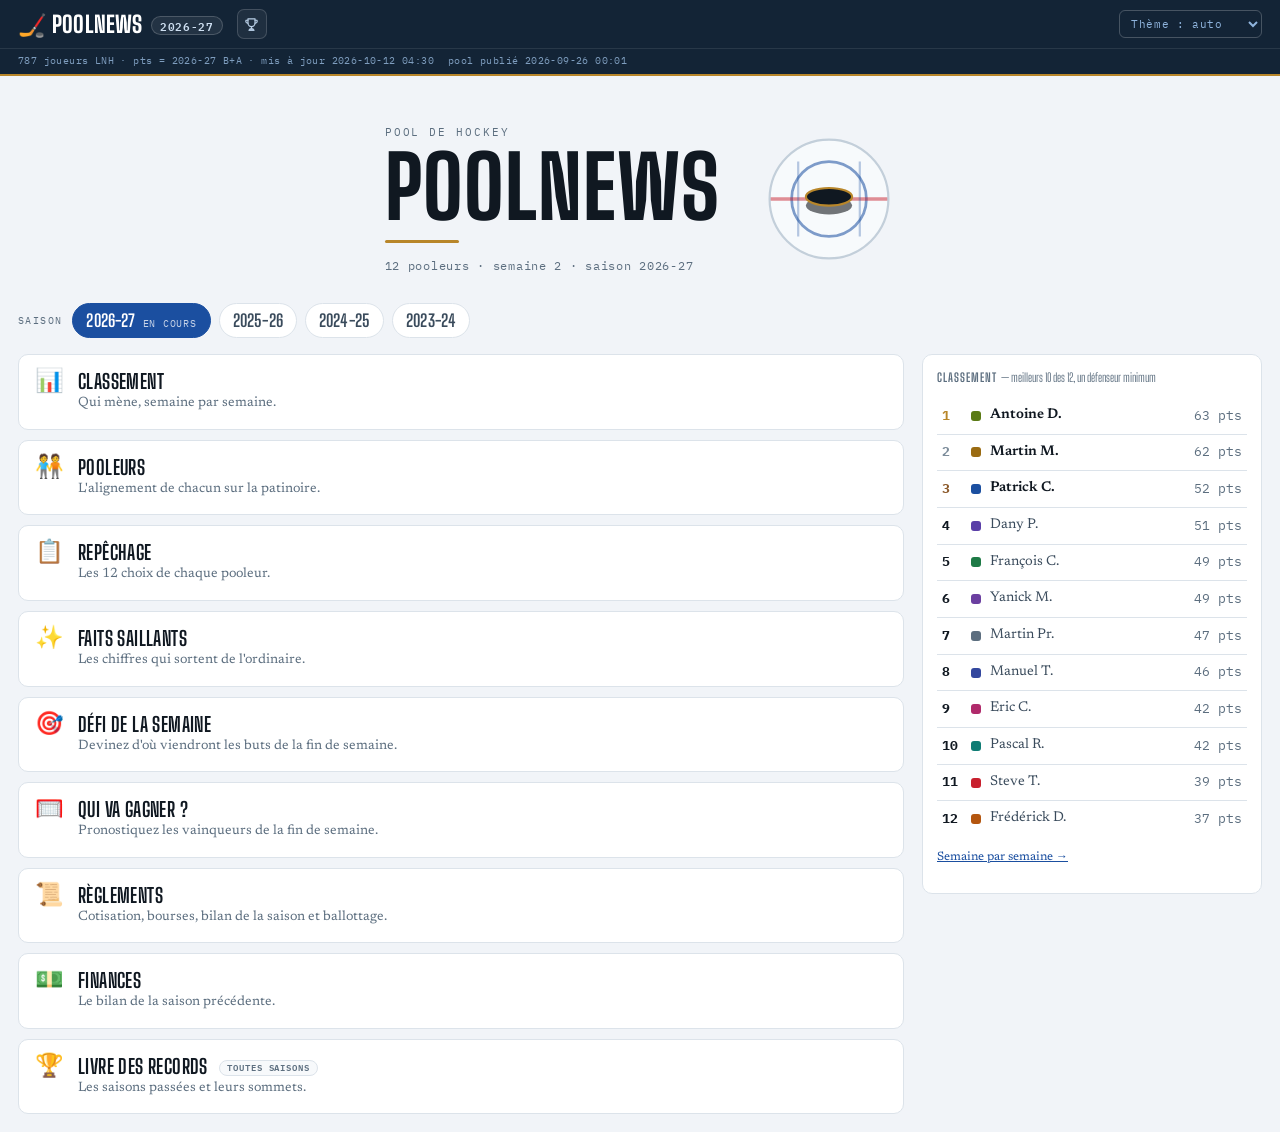
==== commit 4ab95b72: "Blessures : liste ESPN sur la page Pooleurs build-injuries.ps1 recupere la liste des blesses d'ESPN " ====
--- a/index.html
+++ b/index.html
@@ -8,9 +8,9 @@
 <link rel="stylesheet" href="https://fonts.googleapis.com/css2?family=Big+Shoulders+Display:wght@500;700;800&display=swap">
 <link rel="stylesheet" href="https://fonts.googleapis.com/css2?family=Newsreader:ital,opsz,wght@0,6..72,400;0,6..72,500;0,6..72,600;1,6..72,400&family=IBM+Plex+Mono:wght@400;500;600&display=swap">
 <link rel="stylesheet" href="assets/theme.css?v=5d364fb2">
-<link rel="stylesheet" href="assets/site.css?v=3ce41b23">
-<script src="data/seasons.js?v=6be87dca"></script>
-<script src="assets/season.js?v=6d1dd8c3"></script>
+<link rel="stylesheet" href="assets/site.css?v=aab11b65">
+<script src="data/seasons.js?v=561c12f3"></script>
+<script src="assets/season.js?v=3a07110d"></script>
 <script src="assets/theme.js?v=30989c40"></script>
 </head>
 <body>
--- a/assets/site.css
+++ b/assets/site.css
@@ -511,6 +511,22 @@
 .pl-legend .ring.any    { background: linear-gradient(90deg, var(--gold) 50%, var(--purple) 50%); }
 
 .pl-note { margin-top: 14px; }
+
+/* Blessés : badge dans l'alignement, détail dans le panneau « À l'infirmerie ».
+   Rouge pour qui manquera du temps, or pour l'incertain, gris pour le suspendu. */
+.inj { flex: none; font-family: var(--f-mono); font-size: 10px; font-weight: 600; line-height: 1.5;
+       padding: 0 5px; border-radius: 4px; border: 1px solid currentColor; color: var(--red); cursor: help; }
+.inj.dtd  { color: var(--gold); }
+.inj.susp { color: var(--muted); }
+.pl-inj { margin-top: 14px; }
+.inj-list { display: flex; flex-direction: column; }
+.inj-item { padding: 9px 2px; border-bottom: 1px solid var(--border); }
+.inj-item:last-child { border-bottom: 0; }
+.inj-head { display: flex; flex-wrap: wrap; align-items: center; gap: 4px 8px; font-size: 14px; }
+.inj-team { font-family: var(--f-mono); font-size: 11px; color: var(--muted); }
+.inj-st { margin-left: auto; font-size: 12px; color: var(--ink-2); }
+.inj-note { margin-top: 4px; font-size: 13px; color: var(--ink-2); line-height: 1.45; }
+.inj-src { margin-top: 10px; font-size: 12px; color: var(--muted); }
 
 /* =========================================================================
    Page d'accueil — index.html
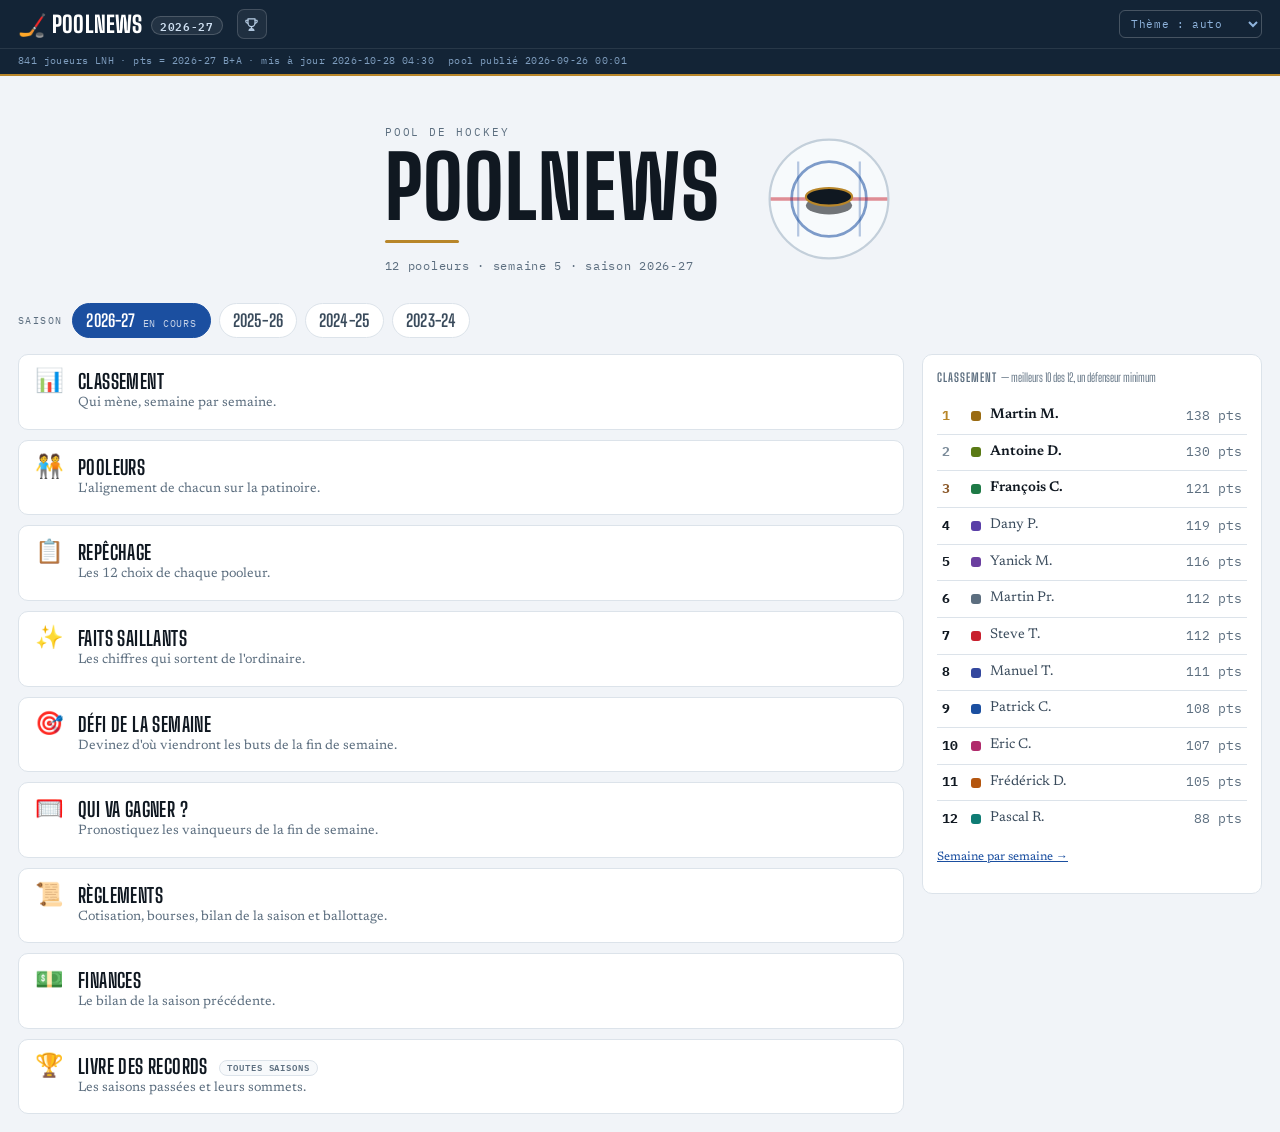
==== commit 35a08de5: "Échanges : visibles au Classement et dans Pooleurs, 4 échanges 2026-27 - build-trades.ps1 résout les" ====
--- a/index.html
+++ b/index.html
@@ -8,7 +8,7 @@
 <link rel="stylesheet" href="https://fonts.googleapis.com/css2?family=Big+Shoulders+Display:wght@500;700;800&display=swap">
 <link rel="stylesheet" href="https://fonts.googleapis.com/css2?family=Newsreader:ital,opsz,wght@0,6..72,400;0,6..72,500;0,6..72,600;1,6..72,400&family=IBM+Plex+Mono:wght@400;500;600&display=swap">
 <link rel="stylesheet" href="assets/theme.css?v=5d364fb2">
-<link rel="stylesheet" href="assets/site.css?v=aab11b65">
+<link rel="stylesheet" href="assets/site.css?v=9f0d7148">
 <script src="data/seasons.js?v=561c12f3"></script>
 <script src="assets/season.js?v=3a07110d"></script>
 <script src="assets/theme.js?v=30989c40"></script>
@@ -151,8 +151,8 @@
 </main>
 
 <!-- Données d'abord, puis le code partagé, puis celui de la page. -->
-<script>poolSeason.load(['players', 'history', 'pool']);</script>
-<script src="assets/core.js?v=564bdc19"></script>
+<script>poolSeason.load(['players', 'history', 'pool', 'trades']);</script>
+<script src="assets/core.js?v=5102bfd1"></script>
 <script src="assets/landing.js?v=a407fd2d"></script>
 </body>
 </html>
--- a/assets/site.css
+++ b/assets/site.css
@@ -341,6 +341,19 @@
   color: var(--d-color); border: 1px solid var(--d-color); border-radius: 4px;
   padding: 0 4px;
 }
+.rline .tag.trade { color: var(--accent); border-color: var(--accent); text-transform: none; }
+
+/* ---- Échanges (Classement et Pooleurs) ---------------------------------- */
+.tradelist { display: flex; flex-direction: column; gap: 4px; margin-top: 6px; }
+.tradelist .trow {
+  display: flex; align-items: baseline; gap: 8px; flex-wrap: wrap;
+  font-size: 14px;
+}
+.tradelist .tdate { font-family: var(--f-mono); font-size: 11px; color: var(--muted); min-width: 52px; }
+.tradelist .tout { color: var(--muted); text-decoration: line-through; }
+.tradelist .tarrow { color: var(--muted); }
+.trade-tag { color: var(--accent); font-size: 12px; flex: none; cursor: help; }
+.pl-trades .tradelist { margin: 4px 0 10px; }
 
 /* ---- Charts ------------------------------------------------------------- */
 .chartwrap { position: relative; width: 100%; overflow-x: auto; }
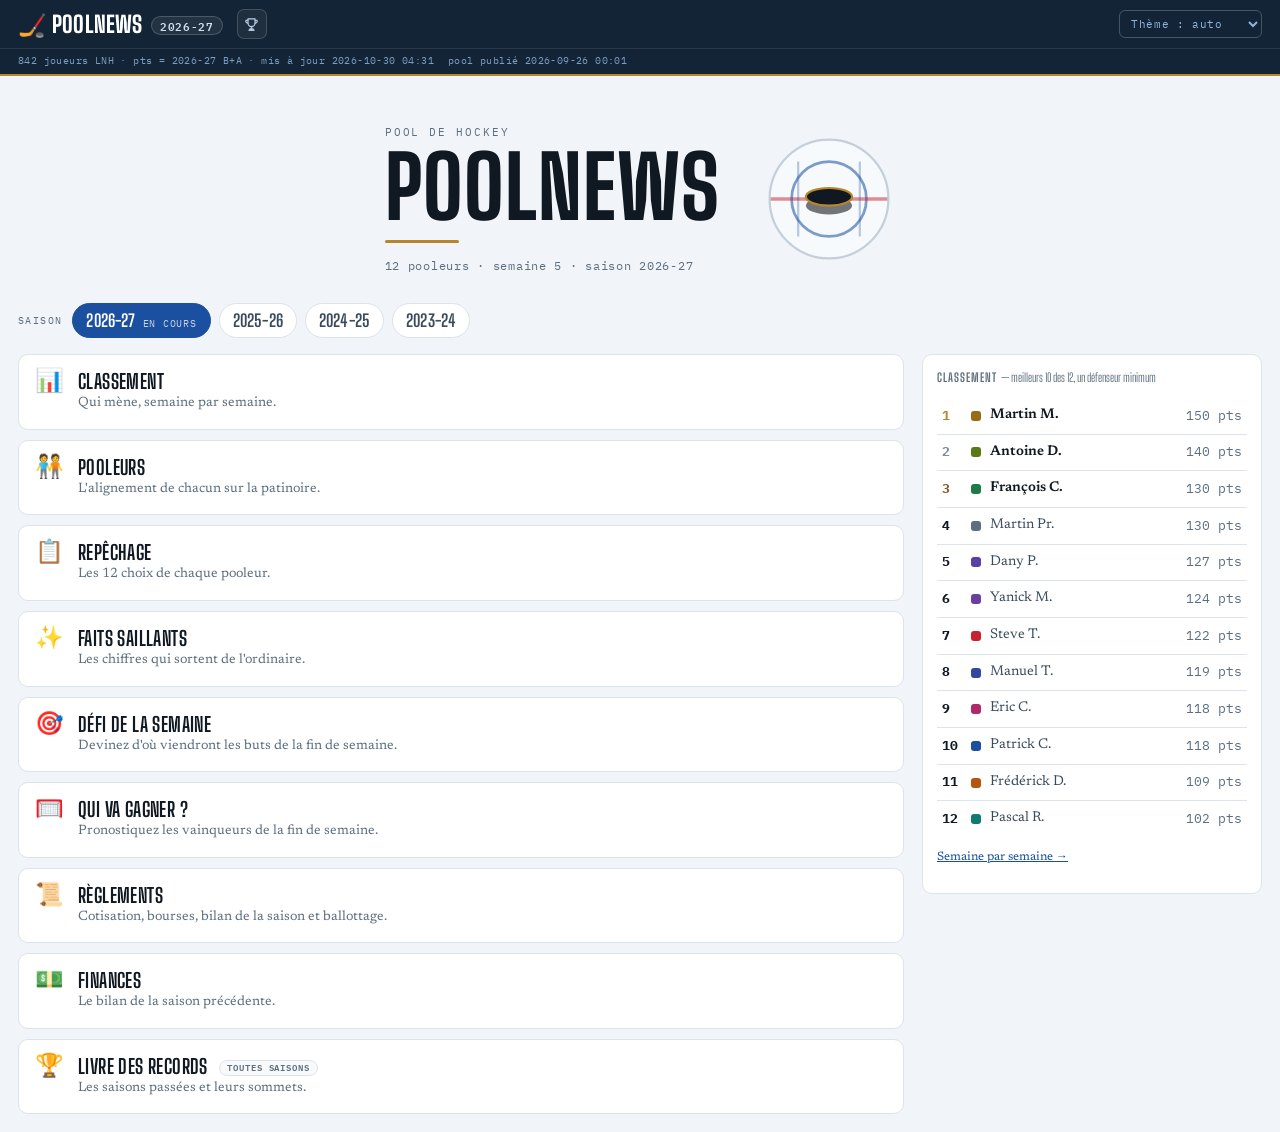
==== commit b367f53c: "Mise a jour automatique : pointages, historique, buts, calendrier, blessures (2026-10-30)" ====
--- a/index.html
+++ b/index.html
@@ -8,7 +8,7 @@
 <link rel="stylesheet" href="https://fonts.googleapis.com/css2?family=Big+Shoulders+Display:wght@500;700;800&display=swap">
 <link rel="stylesheet" href="https://fonts.googleapis.com/css2?family=Newsreader:ital,opsz,wght@0,6..72,400;0,6..72,500;0,6..72,600;1,6..72,400&family=IBM+Plex+Mono:wght@400;500;600&display=swap">
 <link rel="stylesheet" href="assets/theme.css?v=5d364fb2">
-<link rel="stylesheet" href="assets/site.css?v=9f0d7148">
+<link rel="stylesheet" href="assets/site.css?v=2323c224">
 <script src="data/seasons.js?v=561c12f3"></script>
 <script src="assets/season.js?v=3a07110d"></script>
 <script src="assets/theme.js?v=30989c40"></script>
--- a/assets/site.css
+++ b/assets/site.css
@@ -281,6 +281,8 @@
 }
 table.standings th.sortable { cursor: pointer; user-select: none; }
 table.standings th.sortable:hover { color: var(--text); }
+/* Le pointillé signale qu'une infobulle explique la colonne. */
+table.standings th[title] { text-decoration: underline dotted; text-underline-offset: 3px; text-decoration-color: var(--muted); }
 table.standings th.right, table.standings td.right { text-align: right; }
 table.standings td { padding: 8px; border-bottom: 1px solid var(--border); }
 table.standings tbody tr { cursor: pointer; }
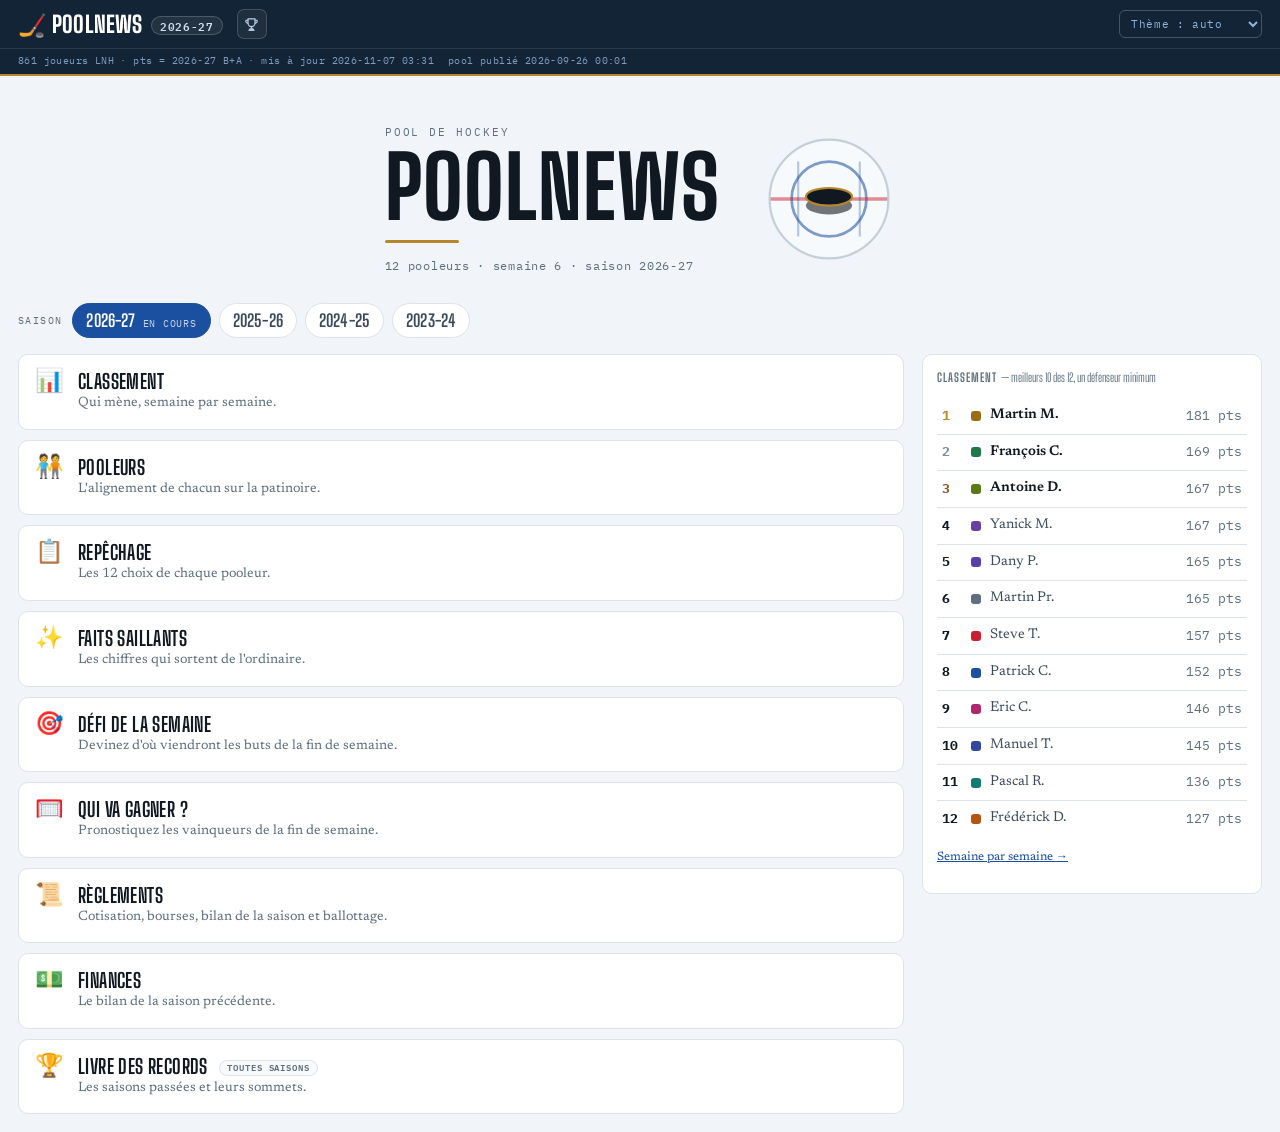
==== commit 3cdc3e1b: "Ajout de Google Analytics (pages vues, site en ligne seulement) Co-Authored-By: Claude Opus 5.5 <nor" ====
--- a/index.html
+++ b/index.html
@@ -12,6 +12,7 @@
 <script src="data/seasons.js?v=561c12f3"></script>
 <script src="assets/season.js?v=3a07110d"></script>
 <script src="assets/theme.js?v=30989c40"></script>
+<script src="assets/analytics.js?v=68aa2add"></script>
 </head>
 <body>
 
